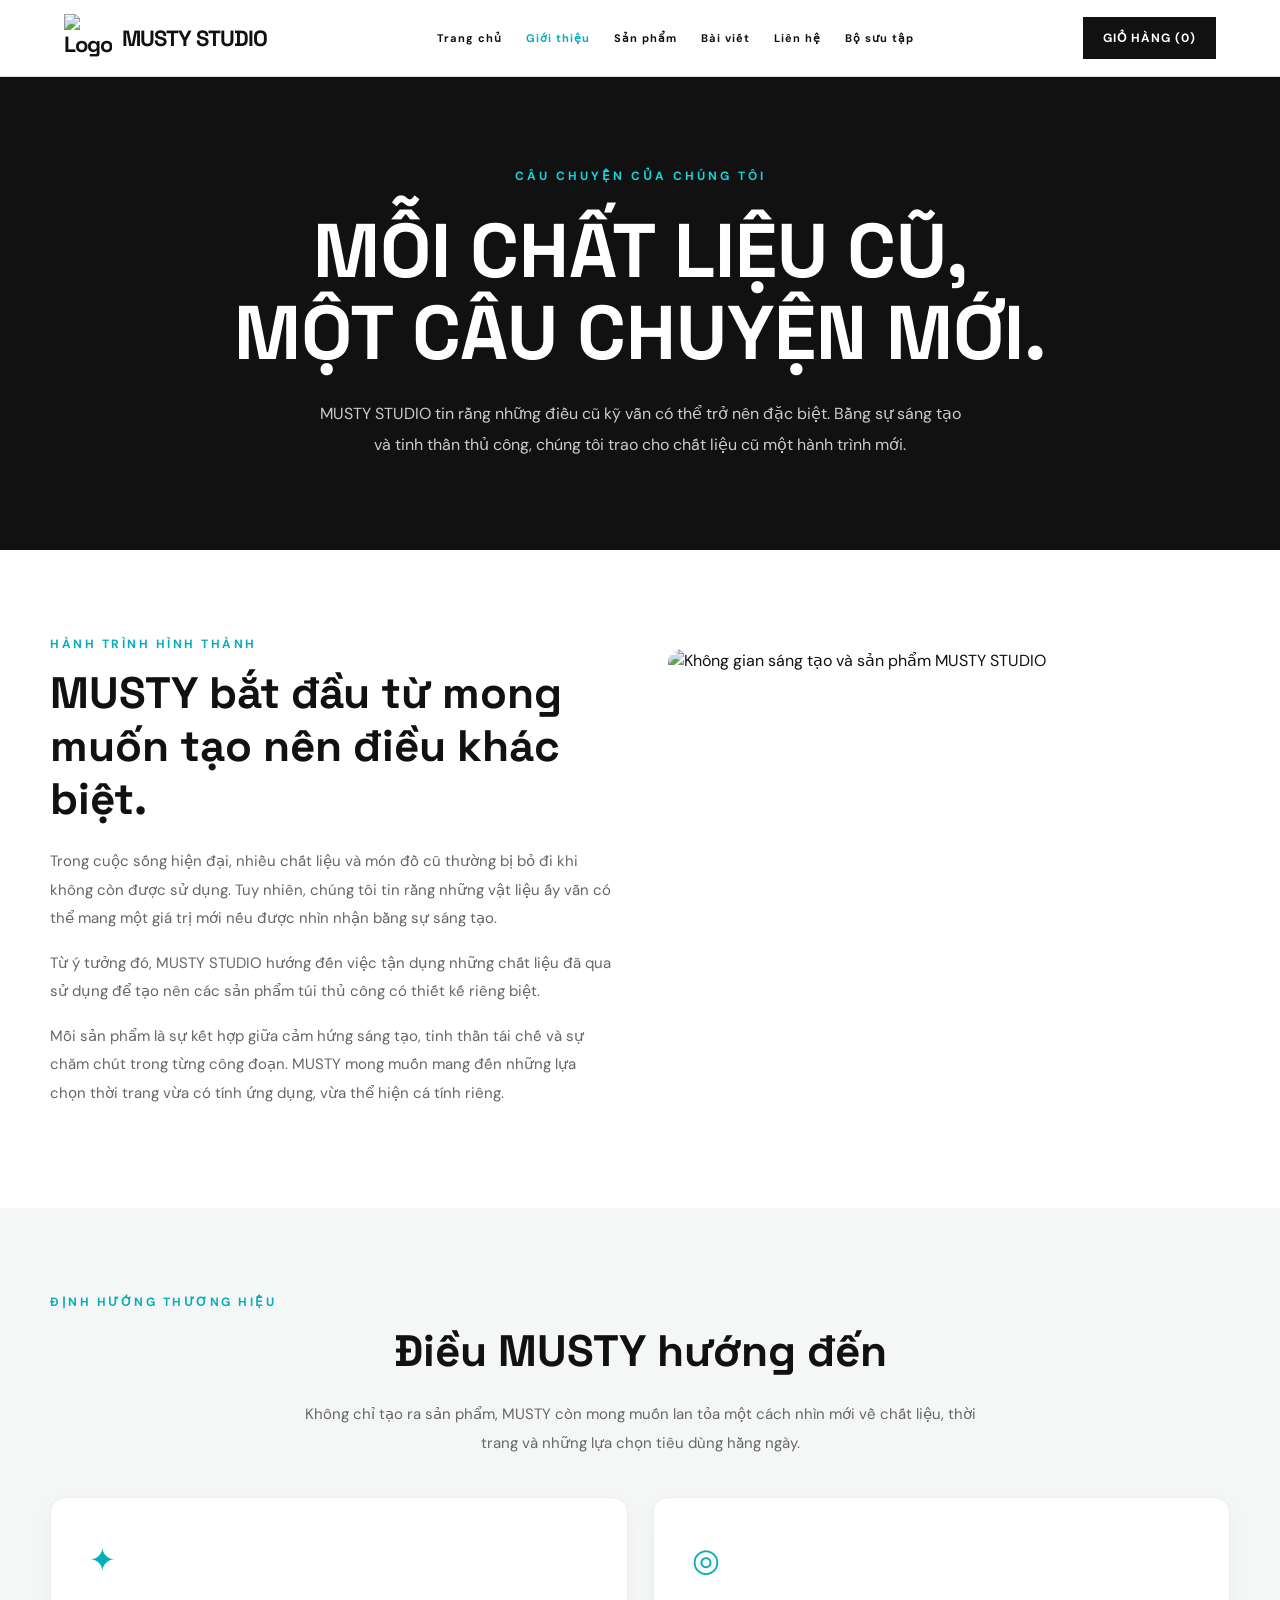
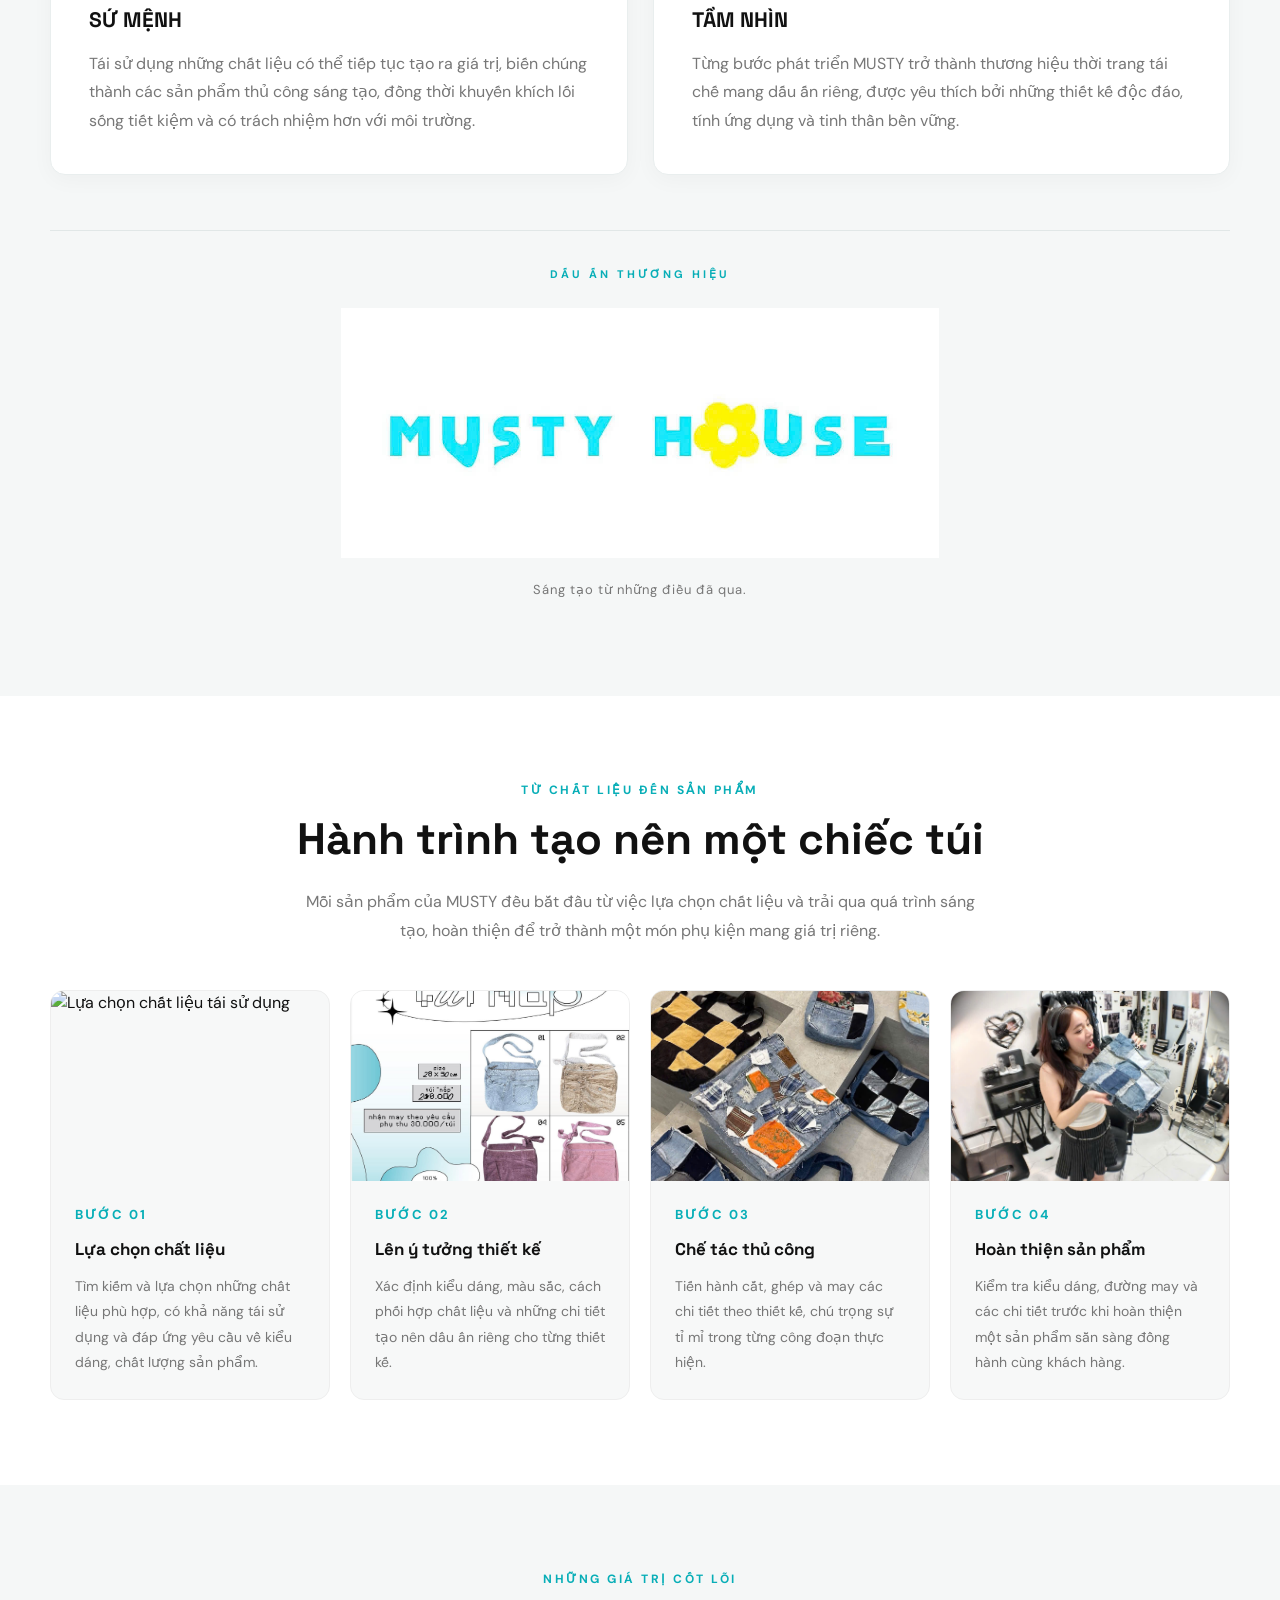
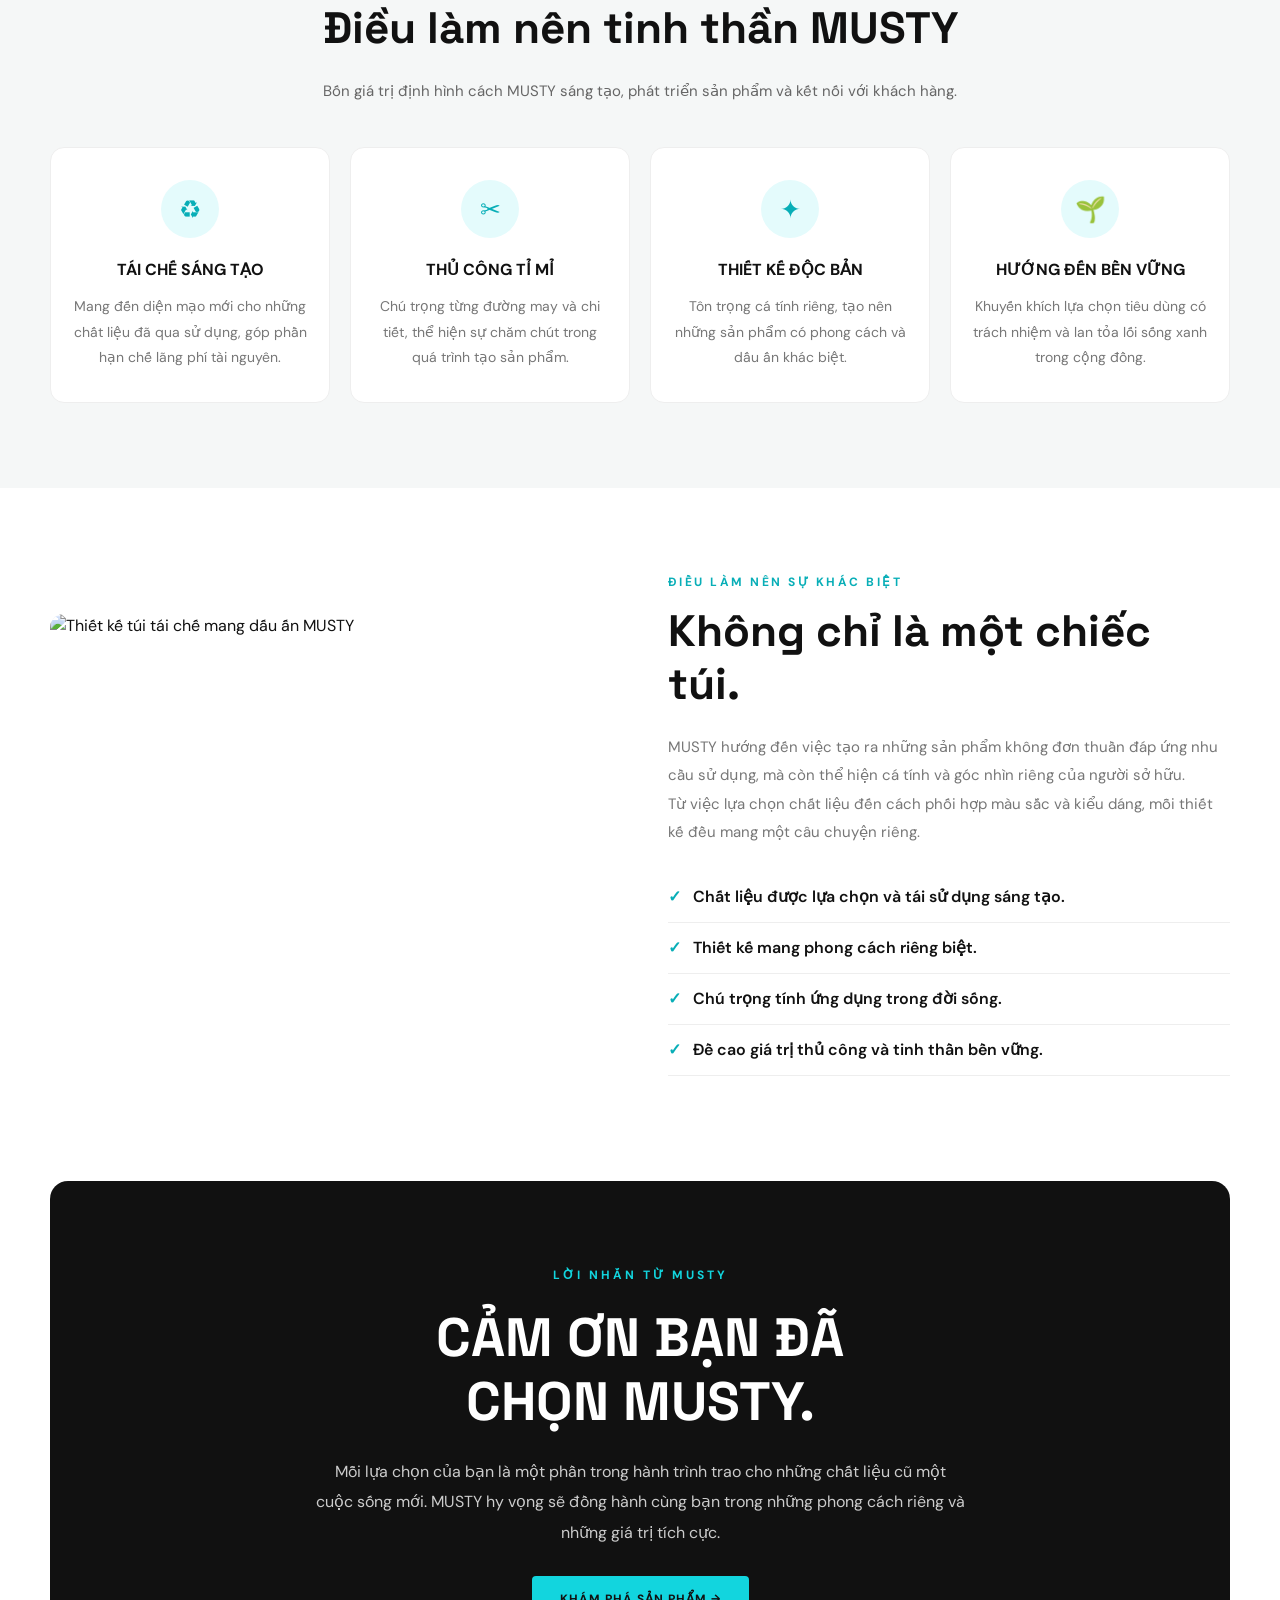
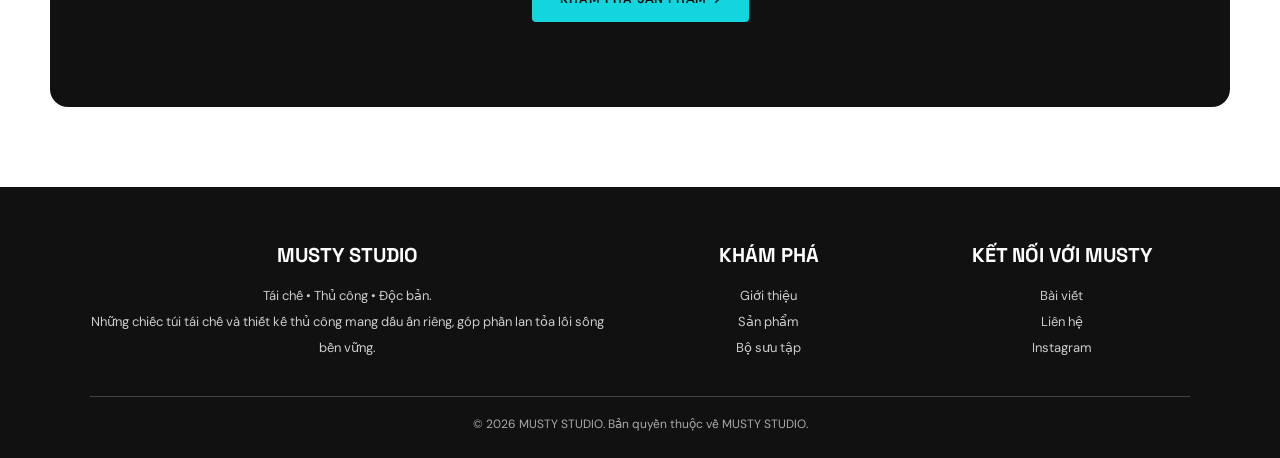
==== about.html @ 8cb05686 "Update about.html" ====
<!doctype html>
<html lang="vi">

<head>
<meta charset="utf-8">
<meta name="viewport" content="width=device-width, initial-scale=1">

<title>Giới thiệu | MUSTY STUDIO</title>

<meta name="description" content="Khám phá câu chuyện, sứ mệnh, tầm nhìn và hành trình sáng tạo những sản phẩm tái chế thủ công của MUSTY STUDIO.">

<link rel="preconnect" href="https://fonts.googleapis.com">
<link rel="preconnect" href="https://fonts.gstatic.com" crossorigin>

<link href="https://fonts.googleapis.com/css2?family=DM+Sans:wght@400;500;600;700&family=Space+Grotesk:wght@400;500;600;700&display=swap" rel="stylesheet">

<link rel="stylesheet" href="style.css">

<style>

/* BỐ CỤC RIÊNG TRANG GIỚI THIỆU */

.about-hero {
    min-height: 430px;
    padding: 90px 24px;
    background: #111;
    color: white;
    display: flex;
    flex-direction: column;
    justify-content: center;
    align-items: center;
    text-align: center;
}

.about-hero .eyebrow {
    color: #12d5de;
    letter-spacing: 3px;
    font-size: 12px;
    font-weight: 700;
}

.about-hero h1 {
    max-width: 900px;
    margin: 25px auto;
    font-family: "Space Grotesk", sans-serif;
    font-size: clamp(38px, 7vw, 76px);
    line-height: 1.08;
    color: white;
}

.about-hero p {
    max-width: 650px;
    margin: 0 auto;
    color: #ccc;
    line-height: 1.9;
    font-size: 16px;
}

.about-section {
    padding: 85px 24px;
}

.about-container {
    max-width: 1180px;
    margin: auto;
}

.about-eyebrow {
    color: #08aeb7;
    font-size: 12px;
    font-weight: 700;
    letter-spacing: 2.5px;
    margin-bottom: 14px;
}

.about-story {
    display: grid;
    grid-template-columns: 1fr 1fr;
    gap: 55px;
    align-items: center;
}

.about-story h2,
.about-section h2 {
    font-family: "Space Grotesk", sans-serif;
    font-size: clamp(30px, 4vw, 44px);
    line-height: 1.2;
    margin: 0 0 22px;
}

.about-story p,
.about-description {
    color: #666;
    font-size: 15px;
    line-height: 1.9;
    margin-bottom: 16px;
}

.about-story img {
    width: 100%;
    height: 460px;
    object-fit: cover;
    border-radius: 14px;
}

.about-mission {
    background: #f5f7f7;
}

.about-mission-grid {
    display: grid;
    grid-template-columns: repeat(2, 1fr);
    gap: 25px;
    margin-top: 40px;
}

.mission-card {
    padding: 38px;
    background: white;
    border-radius: 15px;
    border: 1px solid #e9eeee;
    box-shadow: 0 5px 22px rgba(0,0,0,.035);
}

.mission-card .mission-icon {
    font-size: 32px;
    margin-bottom: 20px;
    color: #08aeb7;
}

.mission-card h3 {
    font-family: "Space Grotesk", sans-serif;
    font-size: 21px;
    margin: 0 0 14px;
}

.mission-card p {
    color: #777;
    line-height: 1.8;
    margin: 0;
}

/* LOGO MUSTY HOUSE */

.musty-logo-section {
    margin-top: 55px;
    padding: 35px 20px 10px;
    text-align: center;
    border-top: 1px solid #e1e7e7;
}

.musty-logo-label {
    color: #08aeb7;
    font-size: 11px;
    font-weight: 700;
    letter-spacing: 3px;
    margin: 0 0 25px;
}

.musty-house-logo {
    display: block;
    width: min(680px, 90%);
    height: auto;
    max-height: 250px;
    object-fit: contain;
    margin: 0 auto;
}

.musty-logo-caption {
    margin: 20px 0 0;
    color: #777;
    font-size: 13px;
    letter-spacing: 1px;
    line-height: 1.8;
}

/* QUY TRÌNH */

.process-section {
    text-align: center;
}

.process-intro {
    max-width: 700px;
    margin: 0 auto 45px;
    color: #777;
    line-height: 1.8;
}

.process-grid {
    display: grid;
    grid-template-columns: repeat(4, 1fr);
    gap: 20px;
    text-align: left;
}

.process-card {
    background: #f7f8f8;
    border-radius: 14px;
    overflow: hidden;
    border: 1px solid #eee;
}

.process-card img {
    width: 100%;
    height: 190px;
    object-fit: cover;
    display: block;
}

.process-content {
    padding: 24px;
}

.process-number {
    color: #08aeb7;
    font-size: 13px;
    font-weight: 700;
    letter-spacing: 2px;
}

.process-content h3 {
    font-family: "Space Grotesk", sans-serif;
    font-size: 17px;
    margin: 12px 0;
}

.process-content p {
    color: #777;
    font-size: 14px;
    line-height: 1.8;
    margin: 0;
}

/* GIÁ TRỊ THƯƠNG HIỆU */

.values-section {
    background: #f5f7f7;
    text-align: center;
}

.values-grid {
    display: grid;
    grid-template-columns: repeat(4, 1fr);
    gap: 20px;
    margin-top: 42px;
}

.value-card {
    background: white;
    border: 1px solid #eee;
    padding: 32px 22px;
    border-radius: 14px;
    transition: .3s ease;
}

.value-card:hover {
    transform: translateY(-7px);
    border-color: #12d5de;
    box-shadow: 0 10px 25px rgba(0,0,0,.06);
}

.value-icon {
    width: 58px;
    height: 58px;
    margin: 0 auto 20px;
    border-radius: 50%;
    background: #e4fbfc;
    color: #08aeb7;
    display: flex;
    align-items: center;
    justify-content: center;
    font-size: 25px;
}

.value-card h3 {
    font-size: 16px;
    margin: 0 0 12px;
}

.value-card p {
    color: #777;
    font-size: 14px;
    line-height: 1.8;
    margin: 0;
}

/* ĐIỂM KHÁC BIỆT */

.about-difference {
    display: grid;
    grid-template-columns: 1fr 1fr;
    gap: 55px;
    align-items: center;
}

.about-difference img {
    width: 100%;
    height: 420px;
    object-fit: cover;
    border-radius: 14px;
}

.about-difference p {
    color: #777;
    line-height: 1.9;
    font-size: 15px;
}

.difference-list {
    list-style: none;
    padding: 0;
    margin: 25px 0 0;
}

.difference-list li {
    padding: 13px 0;
    border-bottom: 1px solid #eee;
    font-weight: 600;
}

.difference-list li::before {
    content: "✓";
    color: #08aeb7;
    font-weight: bold;
    margin-right: 12px;
}

/* LỜI NHẮN CUỐI */

.about-ending {
    max-width: 1180px;
    margin: 20px auto 80px;
    padding: 85px 25px;
    background: #111;
    color: white;
    border-radius: 18px;
    text-align: center;
}

.about-ending .eyebrow {
    color: #12d5de;
    font-size: 12px;
    font-weight: 700;
    letter-spacing: 3px;
}

.about-ending h2 {
    color: white;
    font-family: "Space Grotesk", sans-serif;
    font-size: clamp(32px, 5vw, 54px);
    line-height: 1.2;
    margin: 22px auto;
}

.about-ending p {
    max-width: 650px;
    margin: 0 auto 28px;
    color: #ccc;
    line-height: 1.9;
}

.about-ending .action-button {
    display: inline-block;
    background: #12d5de;
    color: #111;
    padding: 15px 28px;
    border-radius: 4px;
    font-weight: 700;
    text-decoration: none;
}

/* RESPONSIVE */

@media (max-width: 900px) {
    .about-story,
    .about-difference {
        grid-template-columns: 1fr;
        gap: 30px;
    }

    .process-grid,
    .values-grid {
        grid-template-columns: repeat(2, 1fr);
    }

    .about-story img {
        height: 380px;
    }
}

@media (max-width: 600px) {
    .about-section {
        padding: 60px 18px;
    }

    .about-mission-grid,
    .process-grid,
    .values-grid {
        grid-template-columns: 1fr;
    }

    .mission-card {
        padding: 27px;
    }

    .process-card img {
        height: 220px;
    }

    .about-ending {
        margin: 10px 14px 45px;
        padding: 60px 20px;
    }

    .about-difference img {
        height: 300px;
    }

    .musty-logo-section {
        margin-top: 40px;
        padding: 30px 10px 5px;
    }

    .musty-house-logo {
        width: 100%;
    }
}

</style>

</head>

<body>

<!-- THANH ĐIỀU HƯỚNG -->
<header class="site-header">

 <div class="header-inner">

  <a class="brand" href="index.html">
   <img src="images/musty-hero.jpg" alt="Logo MUSTY STUDIO">
   MUSTY STUDIO
  </a>

  <button class="menu-toggle" type="button" aria-label="Mở menu" aria-expanded="false">☰</button>

  <nav aria-label="Điều hướng chính">
   <a href="index.html">Trang chủ</a>
   <a href="about.html" aria-current="page">Giới thiệu</a>
   <a href="products.html">Sản phẩm</a>
   <a href="blog.html">Bài viết</a>
   <a href="contact.html">Liên hệ</a>
   <a href="collections.html">Bộ sưu tập</a>
  </nav>

  <button class="action-button cart-open" type="button">
   GIỎ HÀNG (<span class="cart-count">0</span>)
  </button>

 </div>

</header>


<main>

<!-- BANNER GIỚI THIỆU -->
<section class="about-hero">

 <div class="eyebrow">CÂU CHUYỆN CỦA CHÚNG TÔI</div>

 <h1>
  MỖI CHẤT LIỆU CŨ,<br>
  MỘT CÂU CHUYỆN MỚI.
 </h1>

 <p>
  MUSTY STUDIO tin rằng những điều cũ kỹ vẫn có thể
  trở nên đặc biệt. Bằng sự sáng tạo và tinh thần thủ công,
  chúng tôi trao cho chất liệu cũ một hành trình mới.
 </p>

</section>


<!-- CÂU CHUYỆN THƯƠNG HIỆU -->
<section class="about-section">

 <div class="about-container about-story">

  <div>

   <div class="about-eyebrow">HÀNH TRÌNH HÌNH THÀNH</div>

   <h2>
    MUSTY bắt đầu từ mong muốn tạo nên điều khác biệt.
   </h2>

   <p>
    Trong cuộc sống hiện đại, nhiều chất liệu và món đồ cũ
    thường bị bỏ đi khi không còn được sử dụng.
    Tuy nhiên, chúng tôi tin rằng những vật liệu ấy vẫn
    có thể mang một giá trị mới nếu được nhìn nhận bằng
    sự sáng tạo.
   </p>

   <p>
    Từ ý tưởng đó, MUSTY STUDIO hướng đến việc tận dụng
    những chất liệu đã qua sử dụng để tạo nên các sản phẩm
    túi thủ công có thiết kế riêng biệt.
   </p>

   <p>
    Mỗi sản phẩm là sự kết hợp giữa cảm hứng sáng tạo,
    tinh thần tái chế và sự chăm chút trong từng công đoạn.
    MUSTY mong muốn mang đến những lựa chọn thời trang
    vừa có tính ứng dụng, vừa thể hiện cá tính riêng.
   </p>

  </div>

  <img
   src="images/musty-hero.jpg"
   alt="Không gian sáng tạo và sản phẩm MUSTY STUDIO">

 </div>

</section>


<!-- SỨ MỆNH VÀ TẦM NHÌN -->
<section class="about-section about-mission">

 <div class="about-container">

  <div class="about-eyebrow">ĐỊNH HƯỚNG THƯƠNG HIỆU</div>

  <h2 style="text-align:center">
   Điều MUSTY hướng đến
  </h2>

  <p class="about-description" style="text-align:center;max-width:700px;margin:0 auto">
   Không chỉ tạo ra sản phẩm, MUSTY còn mong muốn
   lan tỏa một cách nhìn mới về chất liệu, thời trang
   và những lựa chọn tiêu dùng hằng ngày.
  </p>

  <div class="about-mission-grid">

   <article class="mission-card">

    <div class="mission-icon">✦</div>

    <h3>SỨ MỆNH</h3>

    <p>
     Tái sử dụng những chất liệu có thể tiếp tục tạo ra giá trị,
     biến chúng thành các sản phẩm thủ công sáng tạo,
     đồng thời khuyến khích lối sống tiết kiệm và có trách nhiệm
     hơn với môi trường.
    </p>

   </article>

   <article class="mission-card">

    <div class="mission-icon">◎</div>

    <h3>TẦM NHÌN</h3>

    <p>
     Từng bước phát triển MUSTY trở thành thương hiệu
     thời trang tái chế mang dấu ấn riêng,
     được yêu thích bởi những thiết kế độc đáo,
     tính ứng dụng và tinh thần bền vững.
    </p>

   </article>

  </div>

  <!-- LOGO MUSTY HOUSE: ĐẶT NGAY DƯỚI SỨ MỆNH VÀ TẦM NHÌN -->
  <div class="musty-logo-section">

   <p class="musty-logo-label">DẤU ẤN THƯƠNG HIỆU</p>

   <img
    src="images/newbanner.jpg"
    alt="Logo MUSTY HOUSE"
    class="musty-house-logo"
   >

   <p class="musty-logo-caption">
    Sáng tạo từ những điều đã qua.
   </p>

  </div>

 </div>

</section>


<!-- QUY TRÌNH SẢN XUẤT -->
<section class="about-section process-section">

 <div class="about-container">

  <div class="about-eyebrow">TỪ CHẤT LIỆU ĐẾN SẢN PHẨM</div>

  <h2>Hành trình tạo nên một chiếc túi</h2>

  <p class="process-intro">
   Mỗi sản phẩm của MUSTY đều bắt đầu từ việc lựa chọn
   chất liệu và trải qua quá trình sáng tạo, hoàn thiện
   để trở thành một món phụ kiện mang giá trị riêng.
  </p>

  <div class="process-grid">

   <article class="process-card">

    <img src="images/luachonchatlieu.jpg" alt="Lựa chọn chất liệu tái sử dụng">

    <div class="process-content">

     <div class="process-number">BƯỚC 01</div>

     <h3>Lựa chọn chất liệu</h3>

     <p>
      Tìm kiếm và lựa chọn những chất liệu phù hợp,
      có khả năng tái sử dụng và đáp ứng yêu cầu
      về kiểu dáng, chất lượng sản phẩm.
     </p>

    </div>

   </article>


   <article class="process-card">

    <img src="images/bst06.jpg" alt="Lên ý tưởng thiết kế túi">

    <div class="process-content">

     <div class="process-number">BƯỚC 02</div>

     <h3>Lên ý tưởng thiết kế</h3>

     <p>
      Xác định kiểu dáng, màu sắc, cách phối hợp
      chất liệu và những chi tiết tạo nên dấu ấn
      riêng cho từng thiết kế.
     </p>

    </div>

   </article>


   <article class="process-card">

    <img src="images/manhghep02.jpg" alt="Chế tác sản phẩm thủ công">

    <div class="process-content">

     <div class="process-number">BƯỚC 03</div>

     <h3>Chế tác thủ công</h3>

     <p>
      Tiến hành cắt, ghép và may các chi tiết
      theo thiết kế, chú trọng sự tỉ mỉ
      trong từng công đoạn thực hiện.
     </p>

    </div>

   </article>


   <article class="process-card">

    <img src="images/gioihan01.jpg" alt="Sản phẩm túi MUSTY sau hoàn thiện">

    <div class="process-content">

     <div class="process-number">BƯỚC 04</div>

     <h3>Hoàn thiện sản phẩm</h3>

     <p>
      Kiểm tra kiểu dáng, đường may và các chi tiết
      trước khi hoàn thiện một sản phẩm
      sẵn sàng đồng hành cùng khách hàng.
     </p>

    </div>

   </article>

  </div>

 </div>

</section>


<!-- GIÁ TRỊ THƯƠNG HIỆU -->
<section class="about-section values-section">

 <div class="about-container">

  <div class="about-eyebrow">NHỮNG GIÁ TRỊ CỐT LÕI</div>

  <h2>Điều làm nên tinh thần MUSTY</h2>

  <p class="about-description" style="max-width:700px;margin:0 auto">
   Bốn giá trị định hình cách MUSTY sáng tạo,
   phát triển sản phẩm và kết nối với khách hàng.
  </p>

  <div class="values-grid">

   <article class="value-card">

    <div class="value-icon">♻</div>

    <h3>TÁI CHẾ SÁNG TẠO</h3>

    <p>
     Mang đến diện mạo mới cho những chất liệu đã qua sử dụng,
     góp phần hạn chế lãng phí tài nguyên.
    </p>

   </article>


   <article class="value-card">

    <div class="value-icon">✂</div>

    <h3>THỦ CÔNG TỈ MỈ</h3>

    <p>
     Chú trọng từng đường may và chi tiết,
     thể hiện sự chăm chút trong quá trình tạo sản phẩm.
    </p>

   </article>


   <article class="value-card">

    <div class="value-icon">✦</div>

    <h3>THIẾT KẾ ĐỘC BẢN</h3>

    <p>
     Tôn trọng cá tính riêng, tạo nên những sản phẩm
     có phong cách và dấu ấn khác biệt.
    </p>

   </article>


   <article class="value-card">

    <div class="value-icon">🌱</div>

    <h3>HƯỚNG ĐẾN BỀN VỮNG</h3>

    <p>
     Khuyến khích lựa chọn tiêu dùng có trách nhiệm
     và lan tỏa lối sống xanh trong cộng đồng.
    </p>

   </article>

  </div>

 </div>

</section>


<!-- ĐIỂM KHÁC BIỆT -->
<section class="about-section">

 <div class="about-container about-difference">

  <img
   src="images/product3.jpg"
   alt="Thiết kế túi tái chế mang dấu ấn MUSTY">

  <div>

   <div class="about-eyebrow">ĐIỀU LÀM NÊN SỰ KHÁC BIỆT</div>

   <h2>
    Không chỉ là một chiếc túi.
   </h2>

   <p>
    MUSTY hướng đến việc tạo ra những sản phẩm
    không đơn thuần đáp ứng nhu cầu sử dụng,
    mà còn thể hiện cá tính và góc nhìn riêng
    của người sở hữu.
   </p>

   <p>
    Từ việc lựa chọn chất liệu đến cách phối hợp
    màu sắc và kiểu dáng, mỗi thiết kế đều mang
    một câu chuyện riêng.
   </p>

   <ul class="difference-list">

    <li>Chất liệu được lựa chọn và tái sử dụng sáng tạo.</li>

    <li>Thiết kế mang phong cách riêng biệt.</li>

    <li>Chú trọng tính ứng dụng trong đời sống.</li>

    <li>Đề cao giá trị thủ công và tinh thần bền vững.</li>

   </ul>

  </div>

 </div>

</section>


<!-- LỜI NHẮN KHÁCH HÀNG -->
<section class="about-ending">

 <div class="eyebrow">LỜI NHẮN TỪ MUSTY</div>

 <h2>
  CẢM ƠN BẠN ĐÃ<br>
  CHỌN MUSTY.
 </h2>

 <p>
  Mỗi lựa chọn của bạn là một phần trong hành trình
  trao cho những chất liệu cũ một cuộc sống mới.
  MUSTY hy vọng sẽ đồng hành cùng bạn
  trong những phong cách riêng và những giá trị tích cực.
 </p>

 <a class="action-button" href="products.html">
  KHÁM PHÁ SẢN PHẨM →
 </a>

</section>

</main>


<!-- CHÂN TRANG -->
<footer class="site-footer">

 <div class="footer-columns">

  <div>

   <h3>MUSTY STUDIO</h3>

   <p>
    Tái chế • Thủ công • Độc bản.<br>
    Những chiếc túi tái chế và thiết kế thủ công
    mang dấu ấn riêng, góp phần lan tỏa lối sống bền vững.
   </p>

  </div>


  <div>

   <h3>KHÁM PHÁ</h3>

   <a href="about.html">Giới thiệu</a>

   <a href="products.html">Sản phẩm</a>

   <a href="collections.html">Bộ sưu tập</a>

  </div>


  <div>

   <h3>KẾT NỐI VỚI MUSTY</h3>

   <a href="blog.html">Bài viết</a>

   <a href="contact.html">Liên hệ</a>

   <a href="https://www.instagram.com/musty_stu/"
    target="_blank" rel="noopener">
    Instagram
   </a>

  </div>

 </div>


 <div class="footer-bottom">

  © <span class="current-year"></span>
  MUSTY STUDIO. Bản quyền thuộc về MUSTY STUDIO.

 </div>

</footer>


<!-- GIỎ HÀNG -->
<div class="cart-drawer" aria-hidden="true">

 <aside class="cart-panel" aria-label="Giỏ hàng">

  <div class="cart-head">

   <h2>GIỎ HÀNG CỦA BẠN</h2>

   <button class="cart-close" type="button" aria-label="Đóng giỏ hàng">
    ✕
   </button>

  </div>

  <div class="cart-items">
   <p>Giỏ hàng của bạn hiện đang trống.</p>
  </div>

  <div class="cart-total-line">

   <span>Tổng cộng</span>

   <span class="cart-total">0₫</span>

  </div>

  <a class="action-button checkout-link" href="contact.html">
   LIÊN HỆ ĐẶT HÀNG
  </a>

 </aside>

</div>


<script src="script.js"></script>

</body>
</html>
---- style.css ----
/* =====================================================
   MUSTY STUDIO
   Recycled • Handmade • Independent
   ===================================================== */

:root {
    --musty: #12d5de;
    --musty-dark: #08aeb7;
    --black: #111111;
    --white: #ffffff;
    --light: #f4f5f5;
    --gray: #777777;
    --border: #dddddd;
    --dark-gray: #202020;
}

* {
    margin: 0;
    padding: 0;
    box-sizing: border-box;
}

html {
    scroll-behavior: smooth;
}

body {
    font-family: "DM Sans", sans-serif;
    background: var(--white);
    color: var(--black);
    line-height: 1.5;
}

a {
    color: inherit;
    text-decoration: none;
}

button {
    font-family: inherit;
    cursor: pointer;
}

img {
    max-width: 100%;
    display: block;
}

/* HEADER */

.header {
    position: sticky;
    top: 0;
    z-index: 1000;
    width: 100%;
    height: 76px;
    display: flex;
    align-items: center;
    justify-content: space-between;
    padding: 0 5%;
    background: rgba(255, 255, 255, 0.96);
    border-bottom: 1px solid #eeeeee;
    backdrop-filter: blur(12px);
}

.logo {
    font-family: "Space Grotesk", sans-serif;
    font-size: 27px;
    font-weight: 700;
    letter-spacing: -1.5px;
}

.logo span {
    color: var(--musty);
}

.logo {
    display: flex;
    align-items: center;
    height: 76px;
}

.logo img {
    width: 55px;
    height: 55px;
    object-fit: contain;
    display: block;
}

.nav {
    display: flex;
    align-items: center;
    gap: 35px;
}

.nav a {
    font-size: 13px;
    font-weight: 600;
    letter-spacing: 1px;
    transition: 0.25s ease;
}

.nav a:hover {
    color: var(--musty-dark);
}

.header-actions {
    display: flex;
    align-items: center;
    gap: 10px;
}

.search-btn,
.cart-btn,
.menu-btn {
    border: none;
    background: transparent;
    width: 40px;
    height: 40px;
    display: flex;
    align-items: center;
    justify-content: center;
    font-size: 17px;
    border-radius: 50%;
    transition: 0.25s ease;
}

.search-btn:hover,
.cart-btn:hover,
.menu-btn:hover {
    background: var(--light);
}

.cart-btn {
    position: relative;
}

#cart-count {
    position: absolute;
    top: -2px;
    right: -2px;
    min-width: 17px;
    height: 17px;
    display: flex;
    align-items: center;
    justify-content: center;
    background: var(--musty);
    color: var(--black);
    border-radius: 50%;
    font-size: 10px;
    font-weight: 700;
}

.menu-btn {
    display: none;
}

/* SEARCH */

.search-box {
    display: none;
    padding: 15px 5%;
    background: var(--black);
}

.search-box.active {
    display: block;
}

.search-box input {
    width: 100%;
    padding: 14px 18px;
    border: none;
    outline: none;
    font-size: 15px;
}

/* HERO */

.hero {
    min-height: calc(100vh - 76px);
    display: grid;
    grid-template-columns: 1fr 1fr;
    overflow: hidden;
    background: var(--musty);
}

.hero-content {
    display: flex;
    flex-direction: column;
    justify-content: center;
    padding: 8%;
    position: relative;
    z-index: 2;
}

.small-title,
.section-label {
    font-size: 12px;
    font-weight: 700;
    letter-spacing: 2px;
    text-transform: uppercase;
}

.hero h1 {
    margin: 22px 0;
    font-family: "Space Grotesk", sans-serif;
    font-size: clamp(58px, 8vw, 120px);
    line-height: 0.86;
    letter-spacing: -6px;
}

.hero h1 span {
    color: var(--white);
}

.hero-description {
    max-width: 420px;
    margin-bottom: 35px;
    font-size: 16px;
    line-height: 1.7;
}

.main-button {
    width: fit-content;
    padding: 15px 25px;
    background: var(--black);
    color: var(--white);
    font-size: 12px;
    font-weight: 700;
    letter-spacing: 1px;
    transition: 0.3s ease;
}

.main-button:hover {
    transform: translateY(-3px);
    background: var(--white);
    color: var(--black);
}

.hero-shape {
    min-height: 100%;
    display: flex;
    align-items: center;
    justify-content: center;
    background: var(--black);
    position: relative;
    overflow: hidden;
}

.hero-circle {
    width: min(55vw, 520px);
    height: min(55vw, 520px);
    border-radius: 50%;
    display: flex;
    align-items: center;
    justify-content: center;
    background: var(--musty);
    color: var(--black);
    font-family: "Space Grotesk", sans-serif;
    font-size: 80px;
    font-weight: 700;
    transform: rotate(-12deg);
    box-shadow:
        20px 20px 0 var(--white),
        -20px -20px 0 rgba(18, 213, 222, 0.25);
}

/* INTRO */

.intro {
    padding: 130px 8%;
    text-align: center;
}

.intro .section-label {
    color: var(--musty-dark);
}

.intro h2 {
    margin: 25px auto;
    max-width: 900px;
    font-family: "Space Grotesk", sans-serif;
    font-size: clamp(40px, 6vw, 78px);
    line-height: 0.95;
    letter-spacing: -4px;
}

.intro > p:last-child {
    max-width: 650px;
    margin: auto;
    color: var(--gray);
    font-size: 16px;
    line-height: 1.8;
}
/* SHOP */

.shop {
    padding: 100px 5%;
    background: var(--light);
}

.section-heading {
    display: flex;
    align-items: end;
    justify-content: space-between;
    margin-bottom: 55px;
}

.section-heading h2 {
    margin-top: 10px;
    font-family: "Space Grotesk", sans-serif;
    font-size: clamp(40px, 6vw, 70px);
    line-height: 0.95;
    letter-spacing: -3px;
}

.section-heading > p {
    max-width: 260px;
    color: var(--gray);
    font-size: 14px;
}

.products {
    display: grid;
    grid-template-columns: repeat(4, 1fr);
    gap: 20px;
}

.product {
    min-width: 0;
}

.product-image {
    position: relative;
    overflow: hidden;
    aspect-ratio: 0.82;
    background: #e7e7e7;
}

.product-tag {
    position: absolute;
    top: 12px;
    left: 12px;
    z-index: 2;
    padding: 7px 10px;
    background: var(--musty);
    font-size: 9px;
    font-weight: 700;
    letter-spacing: 1px;
}

.placeholder-image {
    width: 100%;
    height: 100%;
    display: flex;
    align-items: center;
    justify-content: center;
    background: radial-gradient(
        circle at 50% 40%,
        #ffffff 0%,
        #dddddd 45%,
        #c9c9c9 100%
    );
    color: var(--black);
    font-family: "Space Grotesk", sans-serif;
    font-size: 38px;
    font-weight: 700;
    transition: 0.4s ease;
}

.placeholder-image.blue {
    background: radial-gradient(
        circle,
        var(--musty) 0%,
        #82e9ed 40%,
        #d8ffff 100%
    );
}

.placeholder-image.colorful {
    background: linear-gradient(
        135deg,
        var(--musty),
        #ffffff 40%,
        #f1d66b 65%,
        #ef6d6d
    );
}

.placeholder-image.dark {
    background: radial-gradient(
        circle,
        #444444,
        #111111 70%
    );
    color: var(--white);
}

.product:hover .placeholder-image {
    transform: scale(1.04);
}

.product-info {
    padding-top: 18px;
}

.product-info h3 {
    font-family: "Space Grotesk", sans-serif;
    font-size: 17px;
    font-weight: 600;
}

.product-info p {
    margin: 5px 0 10px;
    color: var(--gray);
    font-size: 12px;
}

.product-info strong {
    display: block;
    margin-bottom: 15px;
    font-size: 14px;
}

.product-info button {
    border: none;
    padding: 10px 0;
    background: transparent;
    border-bottom: 1px solid var(--black);
    font-size: 11px;
    font-weight: 700;
    letter-spacing: 1px;
    transition: 0.25s ease;
}

.product-info button:hover {
    color: var(--musty-dark);
    border-color: var(--musty-dark);
}

/* COLLECTION */

.collection {
    min-height: 700px;
    display: grid;
    grid-template-columns: 1fr 1fr;
    background: var(--black);
    color: var(--white);
}

.collection-content {
    display: flex;
    flex-direction: column;
    justify-content: center;
    padding: 10%;
}

.collection-content .section-label {
    color: var(--musty);
}

.collection-content h2 {
    margin: 25px 0;
    font-family: "Space Grotesk", sans-serif;
    font-size: clamp(50px, 7vw, 90px);
    line-height: 0.87;
    letter-spacing: -5px;
}

.collection-content h2 span {
    color: var(--musty);
}

.collection-content > p:not(.section-label) {
    max-width: 500px;
    margin-bottom: 35px;
    color: #bbbbbb;
    line-height: 1.8;
}

.outline-button {
    width: fit-content;
    padding: 14px 22px;
    border: 1px solid var(--white);
    font-size: 11px;
    font-weight: 700;
    letter-spacing: 1px;
    transition: 0.3s ease;
}

.outline-button:hover {
    background: var(--musty);
    border-color: var(--musty);
    color: var(--black);
}

.collection-art {
    position: relative;
    display: flex;
    align-items: center;
    justify-content: center;
    overflow: hidden;
    background: var(--musty);
}

.art-circle {
    width: 65%;
    aspect-ratio: 1;
    border-radius: 50%;
    border: 50px solid var(--black);
    box-shadow:
        0 0 0 25px var(--white),
        0 0 0 50px var(--black);
    transform: rotate(15deg);
}

.art-text {
    position: absolute;
    font-family: "Space Grotesk", sans-serif;
    font-size: clamp(50px, 8vw, 100px);
    font-weight: 700;
    letter-spacing: -5px;
    transform: rotate(-15deg);
}

/* ABOUT */

.about {
    padding: 130px 8%;
    display: grid;
    grid-template-columns: 1fr 1fr;
    gap: 10%;
}

.about-title h2 {
    margin-top: 20px;
    font-family: "Space Grotesk", sans-serif;
    font-size: clamp(50px, 7vw, 90px);
    line-height: 0.87;
    letter-spacing: -5px;
}

.about-title .section-label {
    color: var(--musty-dark);
}

.about-text {
    padding-top: 45px;
}

.about-text p {
    margin-bottom: 28px;
    color: #555555;
    font-size: 17px;
    line-height: 1.8;
}

/* INSTAGRAM */

.instagram {
    padding: 100px 5%;
    background: var(--light);
}

.instagram-link {
    padding-bottom: 5px;
    border-bottom: 1px solid var(--black);
    font-size: 12px;
    font-weight: 700;
    letter-spacing: 1px;
}

.instagram-grid {
    display: grid;
    grid-template-columns: repeat(4, 1fr);
    gap: 12px;
}

.ig-box {
    aspect-ratio: 1;
    display: flex;
    align-items: center;
    justify-content: center;
    background: radial-gradient(circle, white, #cccccc);
    font-family: "Space Grotesk", sans-serif;
    font-size: 40px;
    font-weight: 700;
    transition: 0.3s ease;
}

.ig-box.blue {
    background: var(--musty);
}

.ig-box.colorful {
    background: linear-gradient(
        135deg,
        #f4df6d,
        var(--musty),
        #e87474
    );
}

.ig-box.dark {
    background: var(--black);
    color: var(--white);
}

.ig-box:hover {
    transform: translateY(-6px);
}

/* CONTACT */

.contact {
    padding: 150px 8%;
    background: var(--musty);
    text-align: center;
}

.contact .section-label {
    margin-bottom: 20px;
}

.contact h2 {
    margin-bottom: 30px;
    font-family: "Space Grotesk", sans-serif;
    font-size: clamp(50px, 8vw, 100px);
    line-height: 0.86;
    letter-spacing: -5px;
}

.contact h2 span {
    color: var(--white);
}

.contact > p:not(.section-label) {
    max-width: 500px;
    margin: 0 auto 35px;
    font-size: 15px;
}

/* FOOTER */

footer {
    padding: 60px 5% 35px;
    background: var(--black);
    color: var(--white);
    text-align: center;
}

.footer-logo {
    font-family: "Space Grotesk", sans-serif;
    font-size: 42px;
    font-weight: 700;
}

.footer-logo span {
    color: var(--musty);
}

footer > p {
    margin-top: 8px;
    color: #888888;
    font-size: 11px;
    letter-spacing: 2px;
}

.footer-links {
    display: flex;
    justify-content: center;
    gap: 25px;
    margin: 30px 0;
}

.footer-links a {
    font-size: 12px;
    transition: 0.25s ease;
}

.footer-links a:hover {
    color: var(--musty);
}

footer .copyright {
    margin-top: 35px;
    color: #555555;
    font-size: 10px;
}

/* CART */

.cart-overlay {
    position: fixed;
    inset: 0;
    z-index: 2000;
    display: none;
    justify-content: flex-end;
    background: rgba(0, 0, 0, 0.55);
}

.cart-overlay.active {
    display: flex;
}

.cart {
    width: min(450px, 100%);
    height: 100%;
    padding: 35px;
    background: var(--white);
    overflow-y: auto;
}

.close-cart {
    float: right;
    border: none;
    background: transparent;
    font-size: 30px;
}

.cart h2 {
    margin: 35px 0;
    font-family: "Space Grotesk", sans-serif;
    font-size: 35px;
}

.empty-cart {
    padding: 30px 0;
    color: var(--gray);
    border-bottom: 1px solid var(--border);
}

.cart-item {
    display: flex;
    justify-content: space-between;
    gap: 20px;
    padding: 20px 0;
    border-bottom: 1px solid var(--border);
}

.cart-item h4 {
    margin-bottom: 5px;
}

.cart-item p {
    color: var(--gray);
    font-size: 13px;
}

.remove-item {
    border: none;
    background: transparent;
    color: #e04b4b;
    font-size: 12px;
}

.cart-total {
    display: flex;
    justify-content: space-between;
    margin-top: 30px;
    padding: 20px 0;
    border-top: 2px solid var(--black);
}

.checkout {
    width: 100%;
    padding: 16px;
    border: none;
    background: var(--musty);
    color: var(--black);
    font-size: 12px;
    font-weight: 700;
    letter-spacing: 1px;
}
/* MOBILE */

@media (max-width: 900px) {
    .nav {
        display: none;
        position: absolute;
        top: 76px;
        left: 0;
        width: 100%;
        padding: 25px;
        flex-direction: column;
        align-items: flex-start;
        gap: 20px;
        background: var(--white);
        border-bottom: 1px solid var(--border);
    }

    .nav.active {
        display: flex;
    }

    .menu-btn {
        display: flex;
    }

    .hero {
        grid-template-columns: 1fr;
    }

    .hero-content {
        min-height: 600px;
    }

    .hero-shape {
        min-height: 500px;
    }

    .hero-circle {
        width: 330px;
        height: 330px;
        font-size: 55px;
    }

    .products {
        grid-template-columns: repeat(2, 1fr);
    }

    .collection {
        grid-template-columns: 1fr;
    }

    .collection-art {
        min-height: 500px;
    }

    .about {
        grid-template-columns: 1fr;
        gap: 30px;
    }

    .about-text {
        padding-top: 0;
    }

    .instagram-grid {
        grid-template-columns: repeat(2, 1fr);
    }
}

/* SMALL MOBILE */

@media (max-width: 550px) {
    .header {
        height: 68px;
        padding: 0 20px;
    }

    .nav {
        top: 68px;
    }

    .logo {
        font-size: 23px;
    }

    .hero {
        min-height: auto;
    }

    .hero-content {
        min-height: 560px;
        padding: 35px 25px;
    }

    .hero h1 {
        font-size: 62px;
        letter-spacing: -4px;
    }

    .hero-shape {
        min-height: 380px;
    }

    .hero-circle {
        width: 270px;
        height: 270px;
        font-size: 45px;
    }

    .intro,
    .about,
    .contact {
        padding: 90px 25px;
    }

    .shop,
    .instagram {
        padding: 80px 20px;
    }

    .section-heading {
        align-items: flex-start;
        flex-direction: column;
        gap: 20px;
    }

    .section-heading h2 {
        font-size: 48px;
    }

    .products {
        grid-template-columns: 1fr 1fr;
        gap: 12px;
    }

    .product-info h3 {
        font-size: 14px;
    }

    .product-info p {
        font-size: 10px;
    }

    .placeholder-image {
        font-size: 25px;
    }

    .collection-content {
        padding: 80px 25px;
    }

    .collection-content h2 {
        font-size: 58px;
    }

    .collection-art {
        min-height: 380px;
    }

    .art-circle {
        width: 55%;
        border-width: 30px;
    }

    .art-text {
        font-size: 55px;
    }

    .instagram-grid {
        gap: 7px;
    }

    .ig-box {
        font-size: 25px;
    }

    .contact h2 {
        font-size: 58px;
    }

    .footer-links {
        flex-wrap: wrap;
    }
}

.logo {
    display: flex;
    align-items: center;
    justify-content: flex-start;
    height: 60px;
}
/* =====================================================
   MUSTY STUDIO - MULTI PAGE ADDITIONS
   Giữ nguyên bảng màu và tinh thần thiết kế gốc.
   ===================================================== */

.page-hero {
    background: var(--musty);
    padding: 90px 7%;
    min-height: 300px;
    display: flex;
    flex-direction: column;
    justify-content: center;
}

.page-hero .eyebrow {
    font-size: 12px;
    letter-spacing: 3px;
    font-weight: 700;
    margin-bottom: 16px;
}

.page-hero h1 {
    font: 700 clamp(42px, 7vw, 82px)/.98 'Space Grotesk', sans-serif;
    text-transform: uppercase;
    max-width: 900px;
}

.page-hero p {
    max-width: 620px;
    line-height: 1.8;
    margin-top: 22px;
}

.content-section {
    padding: 75px 7%;
}

.content-section h2 {
    font: 700 clamp(30px, 4vw, 48px)/1.1 'Space Grotesk', sans-serif;
    text-transform: uppercase;
    margin-bottom: 22px;
}

.content-section p {
    line-height: 1.9;
    color: var(--gray);
    max-width: 780px;
}

.split-layout {
    display: grid;
    grid-template-columns: 1fr 1fr;
    gap: 55px;
    align-items: center;
}

.split-layout img,
.feature-image {
    width: 100%;
    display: block;
    object-fit: cover;
    max-height: 560px;
}

.info-grid,
.collection-grid,
.blog-grid {
    display: grid;
    grid-template-columns: repeat(3, minmax(0, 1fr));
    gap: 22px;
    margin-top: 35px;
}

.info-card {
    background: var(--light);
    padding: 28px;
    min-height: 170px;
}

.info-card h3 {
    font: 700 21px 'Space Grotesk', sans-serif;
    margin-bottom: 12px;
}

.info-card p {
    font-size: 14px;
}

.product-toolbar {
    display: flex;
    justify-content: space-between;
    align-items: center;
    gap: 16px;
    margin: 20px 0 30px;
    flex-wrap: wrap;
}

.product-toolbar input {
    border: 1px solid var(--border);
    padding: 13px 16px;
    min-width: min(100%, 300px);
    font: inherit;
}

.product-grid {
    display: grid;
    grid-template-columns: repeat(4, minmax(0, 1fr));
    gap: 22px;
}

.product-card {
    min-width: 0;
}

.product-card img {
    width: 100%;
    aspect-ratio: 4/5;
    object-fit: cover;
    background: var(--light);
    display: block;
}

.product-card h3 {
    font: 600 17px 'Space Grotesk', sans-serif;
    margin: 14px 0 7px;
}

.product-card .price {
    font-weight: 700;
    margin-bottom: 12px;
}

.action-button {
    display: inline-block;
    background: var(--black);
    color: var(--white);
    padding: 13px 20px;
    text-decoration: none;
    border: 0;
    cursor: pointer;
    font: 700 12px 'DM Sans', sans-serif;
    letter-spacing: 1px;
}

.action-button:hover {
    background: var(--musty-dark);
    color: white;
}

.collection-card {
    background: var(--black);
    color: white;
    min-height: 280px;
    padding: 28px;
    display: flex;
    flex-direction: column;
    justify-content: flex-end;
    position: relative;
    overflow: hidden;
}

.collection-card:nth-child(2) {
    background: var(--musty);
    color: var(--black);
}

.collection-card:nth-child(3) {
    background: var(--light);
    color: var(--black);
}

.collection-card h3 {
    font: 700 28px 'Space Grotesk', sans-serif;
    text-transform: uppercase;
}

.collection-card p {
    color: inherit;
    opacity: .8;
    font-size: 14px;
    margin-top: 8px;
}

.blog-card {
    background: var(--light);
    padding-bottom: 24px;
}

.blog-card img {
    width: 100%;
    aspect-ratio: 16/10;
    object-fit: cover;
    display: block;
}

.blog-card .blog-copy {
    padding: 22px;
}

.blog-card small {
    letter-spacing: 2px;
    font-weight: 700;
    font-size: 10px;
}

.blog-card h3 {
    font: 700 22px 'Space Grotesk', sans-serif;
    margin: 12px 0;
}

.blog-card p {
    font-size: 14px;
}

.contact-layout {
    display: grid;
    grid-template-columns: 1fr 1fr;
    gap: 50px;
}

.contact-form {
    display: grid;
    gap: 15px;
}

.contact-form input,
.contact-form textarea {
    width: 100%;
    padding: 14px;
    border: 1px solid var(--border);
    font: inherit;
    background: white;
}

.contact-form textarea {
    min-height: 150px;
    resize: vertical;
}

.site-notice {
    padding: 14px;
    background: var(--light);
    margin-top: 15px;
    font-size: 14px;
}

.site-footer {
    background: var(--black);
    color: white;
    padding: 55px 7% 25px;
}

.site-footer a {
    color: white;
    text-decoration: none;
}

.footer-columns {
    display: grid;
    grid-template-columns: 2fr 1fr 1fr;
    gap: 35px;
}

.footer-columns h3 {
    font: 700 20px 'Space Grotesk', sans-serif;
    margin-bottom: 15px;
}

.footer-columns p,
.footer-columns a {
    font-size: 13px;
    line-height: 2;
    display: block;
    color: #ccc;
}

.footer-bottom {
    border-top: 1px solid #444;
    margin-top: 35px;
    padding-top: 18px;
    color: #aaa;
    font-size: 12px;
}

/* HEADER MỚI */

.site-header {
    position: sticky;
    top: 0;
    z-index: 100;
    background: white;
    border-bottom: 1px solid var(--border);
}

.site-header .header-inner {
    min-height: 76px;
    padding: 10px 5%;
    display: flex;
    align-items: center;
    justify-content: space-between;
    gap: 25px;
}

.site-header .brand {
    display: flex;
    align-items: center;
    text-decoration: none;
    color: var(--black);
    font: 700 22px 'Space Grotesk', sans-serif;
    letter-spacing: -1px;
}

.site-header .brand img {
    height: 48px;
    width: 48px;
    object-fit: cover;
    margin-right: 10px;
}

.site-header nav {
    display: flex;
    align-items: center;
    gap: 24px;
    flex-wrap: wrap;
}

.site-header nav a {
    font-size: 11px;
    font-weight: 700;
    letter-spacing: 1px;
    text-decoration: none;
    color: var(--black);
}

.site-header nav a:hover,
.site-header nav a[aria-current="page"] {
    color: var(--musty-dark);
}

.menu-toggle {
    display: none;
    background: none;
    border: 0;
    font-size: 25px;
    cursor: pointer;
}

/* CART DRAWER */

.cart-drawer {
    position: fixed;
    inset: 0;
    background: #0008;
    z-index: 300;
    display: none;
    justify-content: flex-end;
}

.cart-drawer.open {
    display: flex;
}

.cart-panel {
    background: white;
    width: min(420px, 100%);
    height: 100%;
    padding: 28px;
    overflow: auto;
}

.cart-head {
    display: flex;
    justify-content: space-between;
    align-items: center;
    margin-bottom: 25px;
}

.cart-row {
    display: flex;
    justify-content: space-between;
    gap: 12px;
    padding: 14px 0;
    border-bottom: 1px solid var(--border);
}

.cart-row button {
    border: 0;
    background: none;
    font-size: 20px;
    cursor: pointer;
}

.cart-total-line {
    display: flex;
    justify-content: space-between;
    font-weight: 700;
    margin: 25px 0;
}

/* RESPONSIVE CHO CÁC TRANG MỚI */

@media (max-width: 900px) {
    .site-header .header-inner {
        flex-wrap: wrap;
    }

    .menu-toggle {
        display: block;
    }

    .site-header nav {
        display: none;
        order: 3;
        width: 100%;
        flex-direction: column;
        align-items: flex-start;
        padding: 12px 0;
    }

    .site-header nav.open {
        display: flex;
    }

    .product-grid {
        grid-template-columns: repeat(2, minmax(0, 1fr));
    }

    .info-grid,
    .collection-grid,
    .blog-grid {
        grid-template-columns: repeat(2, minmax(0, 1fr));
    }

    .split-layout,
    .contact-layout {
        grid-template-columns: 1fr;
    }
}

@media (max-width: 550px) {
    .page-hero {
        padding: 65px 6%;
    }

    .content-section {
        padding: 55px 6%;
    }

    .product-grid,
    .info-grid,
    .collection-grid,
    .blog-grid,
    .footer-columns {
        grid-template-columns: 1fr;
    }

    .product-toolbar {
        align-items: stretch;
    }

    .product-toolbar input {
        width: 100%;
    }
}


/* ===================================
   WHY CHOOSE MUSTY
=================================== */

.why-musty {
    padding: 95px 7%;
    background: #fff;
}

.why-heading {
    max-width: 760px;
    margin: 0 auto 55px;
    text-align: center;
}

.why-heading .eyebrow {
    color: var(--musty-dark);
    font-size: 12px;
    font-weight: 700;
    letter-spacing: 3px;
    margin-bottom: 15px;
}

.why-heading h2 {
    font-family: "Space Grotesk", sans-serif;
    font-size: clamp(35px, 5vw, 58px);
    line-height: 1.05;
    margin-bottom: 18px;
}

.why-heading p {
    color: var(--gray);
    font-size: 15px;
    line-height: 1.8;
}

.why-grid {
    display: grid;
    grid-template-columns: repeat(4, minmax(0, 1fr));
    gap: 18px;
}

.why-card {
    padding: 30px 24px;
    min-height: 290px;
    background: var(--light);
    border-bottom: 3px solid transparent;
    transition: .3s ease;
}

.why-card:hover {
    transform: translateY(-7px);
    border-bottom-color: var(--musty);
}

.why-number {
    color: #aaa;
    font-family: "Space Grotesk", sans-serif;
    font-size: 13px;
    font-weight: 700;
    letter-spacing: 2px;
}

.why-icon {
    display: flex;
    align-items: center;
    justify-content: center;
    width: 48px;
    height: 48px;
    margin: 25px 0 20px;
    border-radius: 50%;
    background: var(--musty);
    color: var(--black);
    font-size: 23px;
}

.why-card h3 {
    font-family: "Space Grotesk", sans-serif;
    font-size: 16px;
    margin-bottom: 12px;
}

.why-card p {
    color: var(--gray);
    font-size: 13px;
    line-height: 1.8;
}

.why-message {
    margin-top: 45px;
    text-align: center;
}

.why-message p {
    color: var(--black);
    font-family: "Space Grotesk", sans-serif;
    font-size: clamp(20px, 3vw, 30px);
    font-weight: 700;
    letter-spacing: 2px;
}

.why-message span {
    display: block;
    margin-top: 8px;
    color: var(--gray);
    font-size: 13px;
}

/* THÔNG ĐIỆP CUỐI TRANG */

.musty-ending {
    padding: 100px 7%;
    background: var(--black);
    color: var(--white);
    text-align: center;
}

.musty-ending .eyebrow {
    color: var(--musty);
    font-size: 12px;
    font-weight: 700;
    letter-spacing: 3px;
}

.musty-ending h2 {
    margin: 25px 0;
    font-family: "Space Grotesk", sans-serif;
    font-size: clamp(45px, 8vw, 90px);
    line-height: .95;
    letter-spacing: -3px;
}

.musty-ending p {
    max-width: 580px;
    margin: 0 auto 30px;
    color: #ccc;
    font-size: 15px;
    line-height: 1.8;
}

.musty-ending .action-button {
    background: var(--musty);
    color: var(--black);
}

/* RESPONSIVE */

@media (max-width: 900px) {
    .why-grid {
        grid-template-columns: repeat(2, 1fr);
    }
}

@media (max-width: 550px) {
    .why-musty {
        padding: 65px 6%;
    }

    .why-grid {
        grid-template-columns: 1fr;
        gap: 14px;
    }

    .why-card {
        min-height: auto;
        padding: 25px;
    }

    .musty-ending {
        padding: 75px 6%;
    }
}

/* ==========================================
   MUSTY STUDIO - CENTERED PREMIUM LAYOUT
========================================== */

.why-musty,
.why-musty *,
.musty-ending,
.musty-ending * {
    box-sizing: border-box;
}

/* KHU VỰC VÌ SAO CHỌN MUSTY */

.why-musty {
    width: 100% !important;
    padding: 90px 24px !important;
    background: #f8f9f9 !important;
    text-align: center !important;
}

.why-heading {
    width: 100% !important;
    max-width: 760px !important;
    margin: 0 auto 48px !important;
    text-align: center !important;
}

.why-heading .eyebrow {
    color: #08aeb7 !important;
    font-size: 12px !important;
    font-weight: 700 !important;
    letter-spacing: 3px !important;
    margin-bottom: 14px !important;
}

.why-heading h2 {
    font-family: "Space Grotesk", sans-serif !important;
    font-size: clamp(32px, 5vw, 52px) !important;
    font-weight: 700 !important;
    line-height: 1.15 !important;
    margin: 0 0 18px !important;
    text-align: center !important;
}

.why-heading p {
    max-width: 680px !important;
    margin: 0 auto !important;
    color: #777 !important;
    font-size: 16px !important;
    line-height: 1.8 !important;
    text-align: center !important;
}

/* 4 KHUNG LÝ DO */

.why-grid {
    width: 100% !important;
    max-width: 1180px !important;
    margin: 0 auto !important;

    display: grid !important;
    grid-template-columns: repeat(4, minmax(0, 1fr)) !important;
    gap: 22px !important;

    align-items: stretch !important;
}

.why-card {
    width: 100% !important;
    min-width: 0 !important;
    min-height: 330px !important;

    padding: 32px 24px !important;

    display: flex !important;
    flex-direction: column !important;
    align-items: center !important;
    text-align: center !important;

    background: #ffffff !important;
    border: 1px solid #eeeeee !important;
    border-radius: 16px !important;

    box-shadow: 0 5px 22px rgba(0,0,0,0.035) !important;

    transition: transform .3s ease,
                box-shadow .3s ease,
                border-color .3s ease !important;
}

.why-card:hover {
    transform: translateY(-8px) !important;
    border-color: #12d5de !important;
    box-shadow: 0 14px 30px rgba(0,0,0,0.08) !important;
}

.why-number {
    align-self: flex-start !important;
    color: #999 !important;
    font-family: "Space Grotesk", sans-serif !important;
    font-size: 13px !important;
    font-weight: 700 !important;
    letter-spacing: 2px !important;
}

.why-icon {
    width: 58px !important;
    height: 58px !important;
    flex-shrink: 0 !important;

    display: flex !important;
    align-items: center !important;
    justify-content: center !important;

    margin: 22px auto !important;

    border-radius: 50% !important;
    background: #e4fbfc !important;
    color: #08aeb7 !important;

    font-size: 25px !important;
}

.why-card h3 {
    width: 100% !important;
    margin: 0 0 14px !important;

    font-family: "Space Grotesk", sans-serif !important;
    font-size: 16px !important;
    font-weight: 700 !important;
    line-height: 1.5 !important;
    text-align: center !important;
}

.why-card p {
    margin: 0 !important;
    color: #777 !important;
    font-size: 14px !important;
    line-height: 1.85 !important;
    text-align: center !important;
}

/* THÔNG ĐIỆP XANH */

.why-message {
    max-width: 1180px !important;
    margin: 42px auto 0 !important;
    padding: 24px !important;

    text-align: center !important;
    border-top: 1px solid #e5e5e5 !important;
}

.why-message p {
    margin: 0 !important;
    color: #111 !important;

    font-family: "Space Grotesk", sans-serif !important;
    font-size: clamp(20px, 3vw, 27px) !important;
    font-weight: 700 !important;
    letter-spacing: 2px !important;
}

.why-message span {
    display: block !important;
    margin-top: 9px !important;
    color: #888 !important;
    font-size: 14px !important;
}

/* KHUNG THÔNG ĐIỆP CUỐI TRANG */

.musty-ending {
    width: calc(100% - 48px) !important;
    max-width: 1180px !important;
    margin: 70px auto !important;
    padding: 90px 30px !important;

    display: flex !important;
    flex-direction: column !important;
    align-items: center !important;
    justify-content: center !important;

    text-align: center !important;

    background: #111111 !important;
    color: #ffffff !important;

    border-radius: 20px !important;
    overflow: hidden !important;
}

.musty-ending .eyebrow {
    color: #12d5de !important;
    font-size: 12px !important;
    font-weight: 700 !important;
    letter-spacing: 3px !important;
    text-align: center !important;
}

.musty-ending h2 {
    margin: 25px 0 !important;

    color: #ffffff !important;
    font-family: "Space Grotesk", sans-serif !important;
    font-size: clamp(42px, 7vw, 76px) !important;
    font-weight: 700 !important;
    line-height: 1.05 !important;
    letter-spacing: -2px !important;
    text-align: center !important;
}

.musty-ending p {
    width: 100% !important;
    max-width: 620px !important;
    margin: 0 auto 30px !important;

    color: #cccccc !important;
    font-size: 15px !important;
    line-height: 1.9 !important;
    text-align: center !important;
}

.musty-ending .action-button {
    display: inline-block !important;
    padding: 15px 28px !important;

    background: #12d5de !important;
    color: #111111 !important;

    border: none !important;
    border-radius: 4px !important;

    font-weight: 700 !important;
    text-decoration: none !important;
    transition: .3s ease !important;
}

.musty-ending .action-button:hover {
    background: #ffffff !important;
    transform: translateY(-3px) !important;
}

/* TABLET */

@media (max-width: 950px) {
    .why-grid {
        grid-template-columns: repeat(2, minmax(0, 1fr)) !important;
    }

    .why-card {
        min-height: 300px !important;
    }
}

/* ĐIỆN THOẠI */

@media (max-width: 600px) {
    .why-musty {
        padding: 65px 18px !important;
    }

    .why-heading {
        margin-bottom: 32px !important;
    }

    .why-grid {
        grid-template-columns: 1fr !important;
        gap: 16px !important;
    }

    .why-card {
        min-height: auto !important;
        padding: 28px 22px !important;
    }

    .why-card p {
        max-width: 340px !important;
    }

    .musty-ending {
        width: calc(100% - 28px) !important;
        margin: 45px auto !important;
        padding: 65px 20px !important;
        border-radius: 14px !important;
    }

    .musty-ending h2 {
        font-size: 42px !important;
    }
}

        font-size: 9px;
        letter-spacing: 1.5px;
    }
}
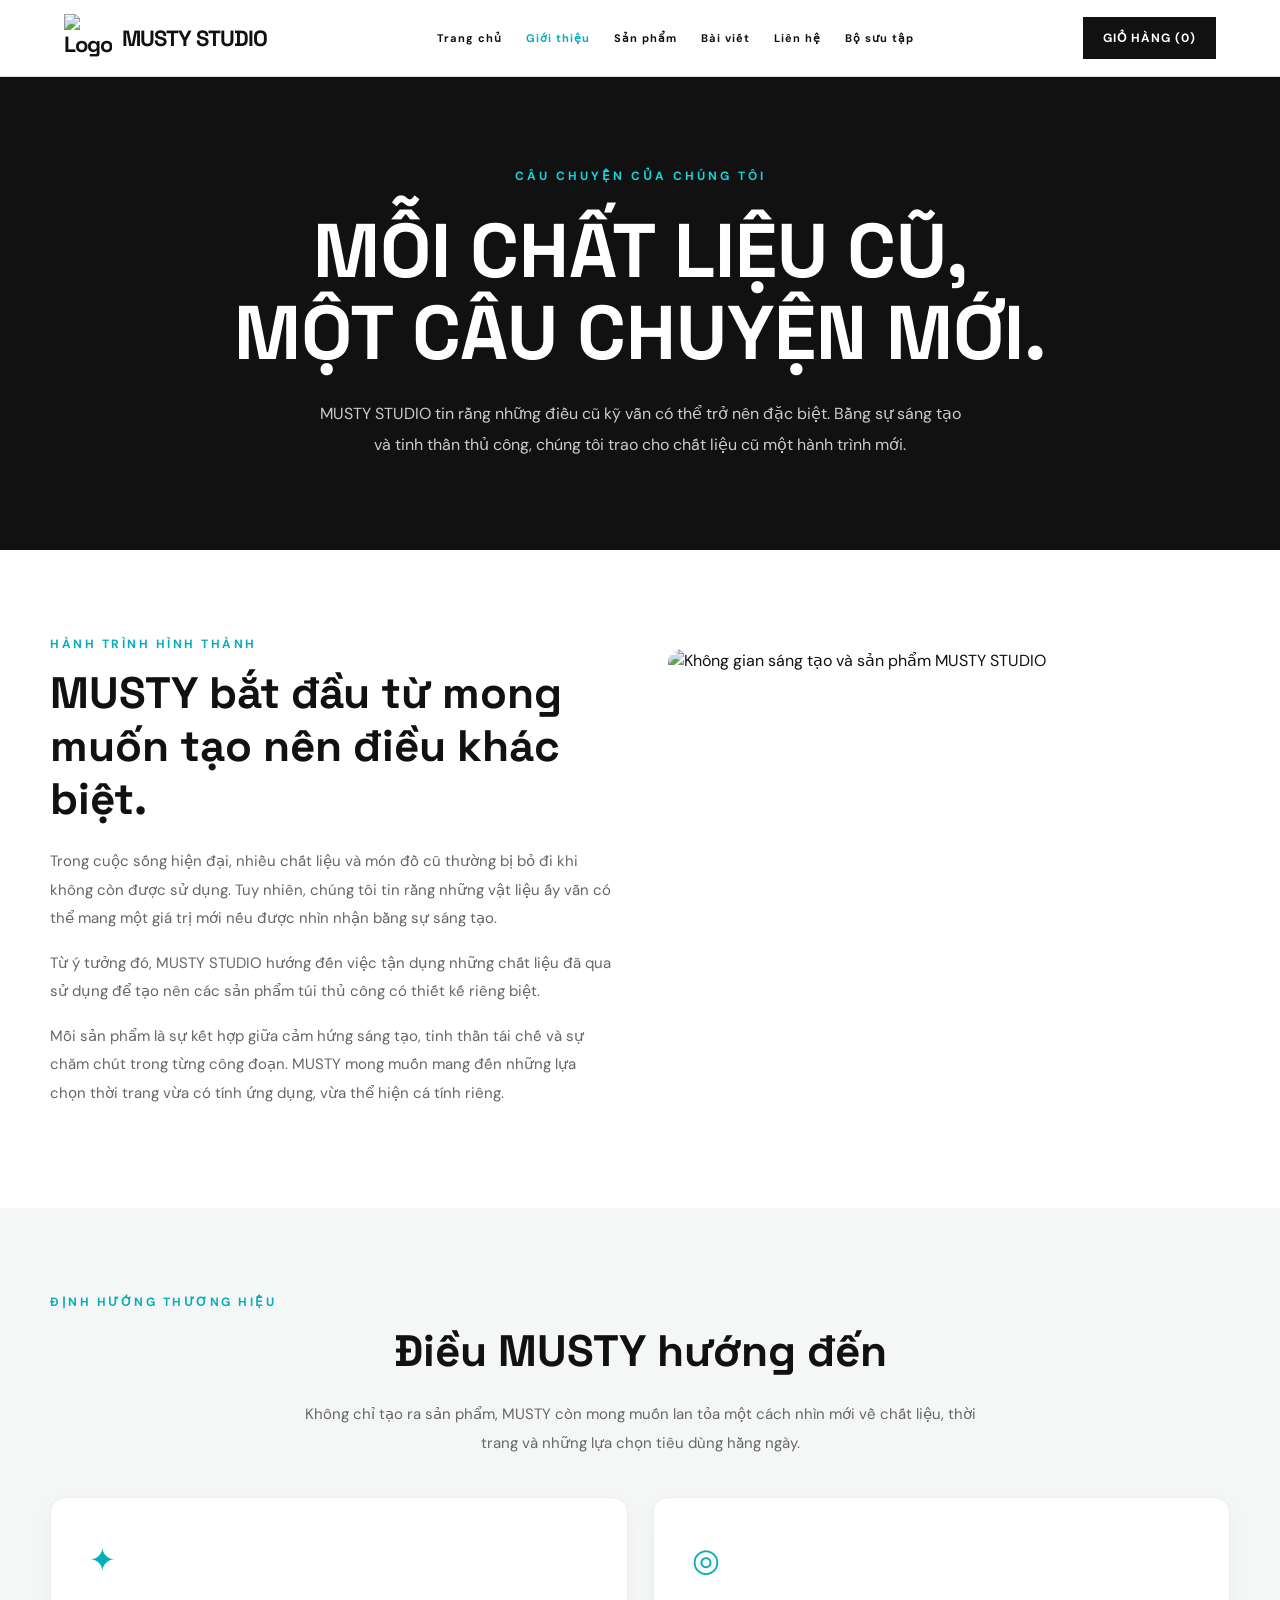
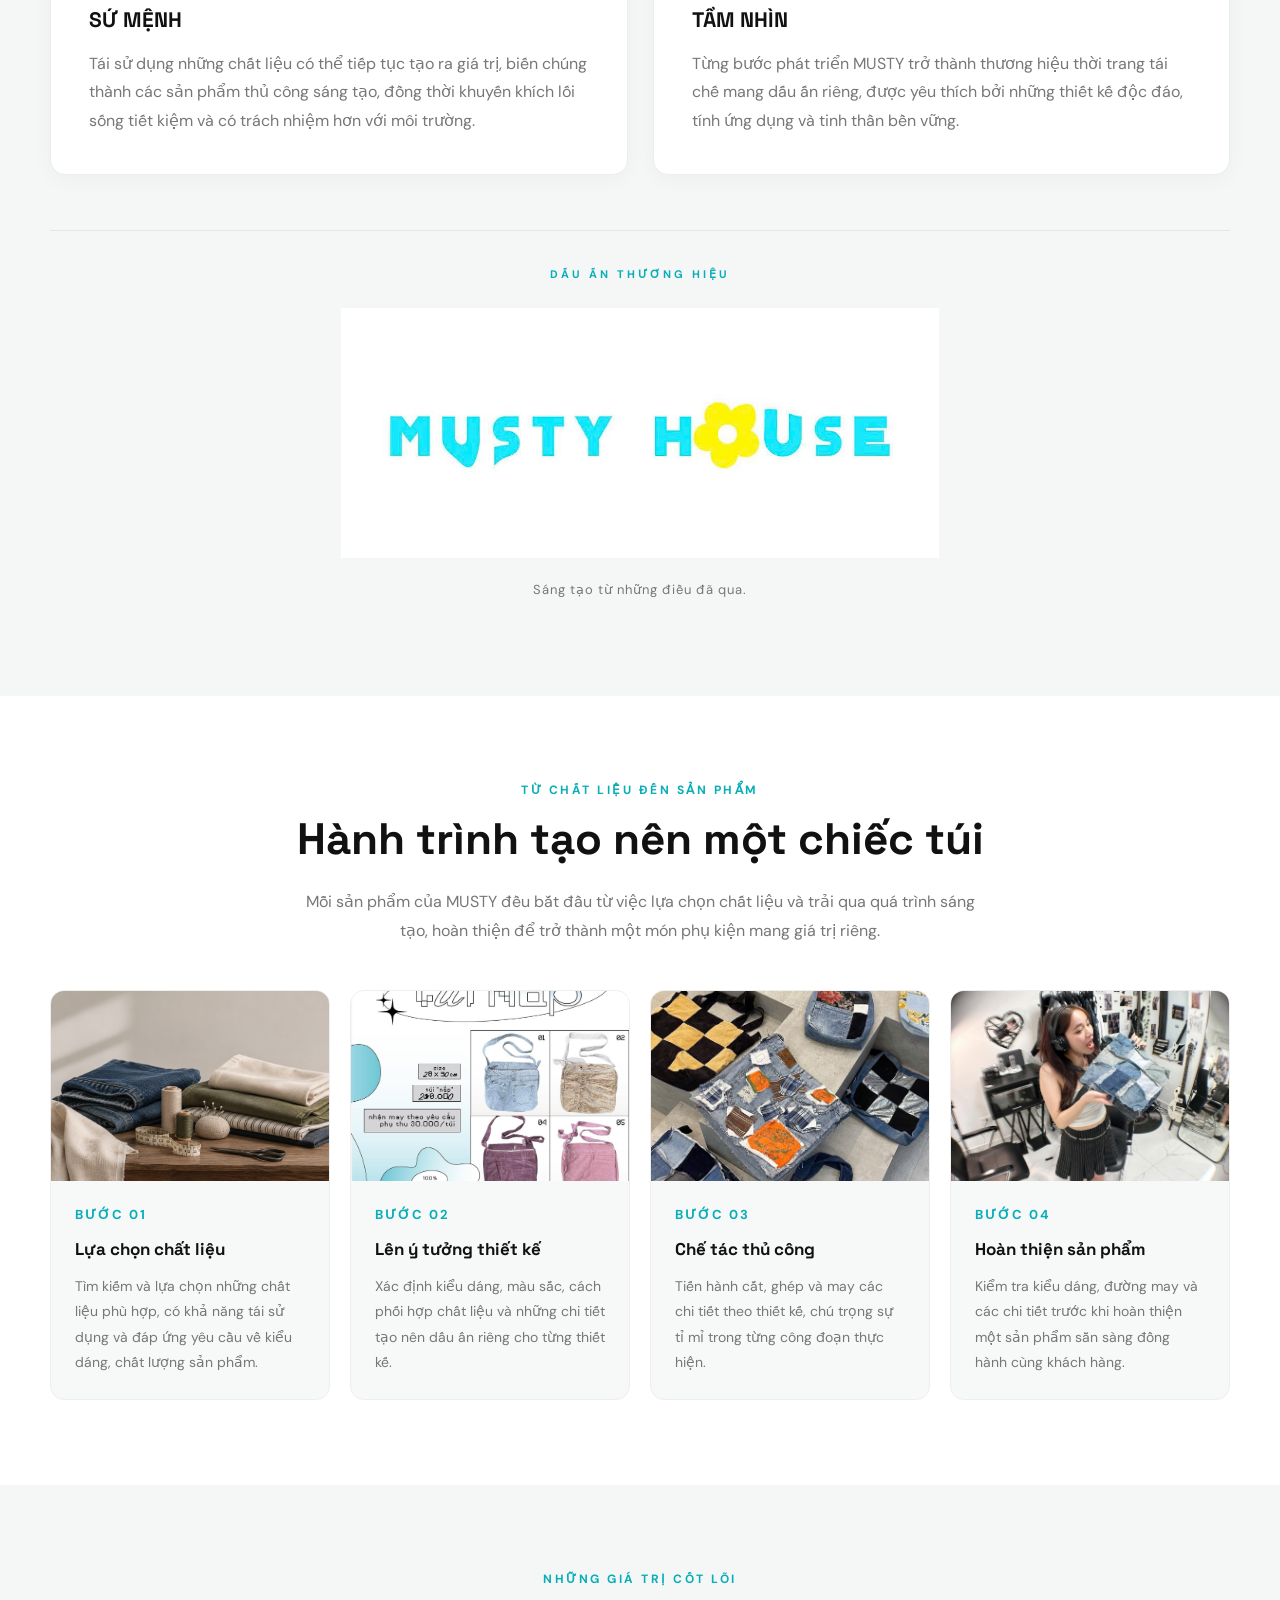
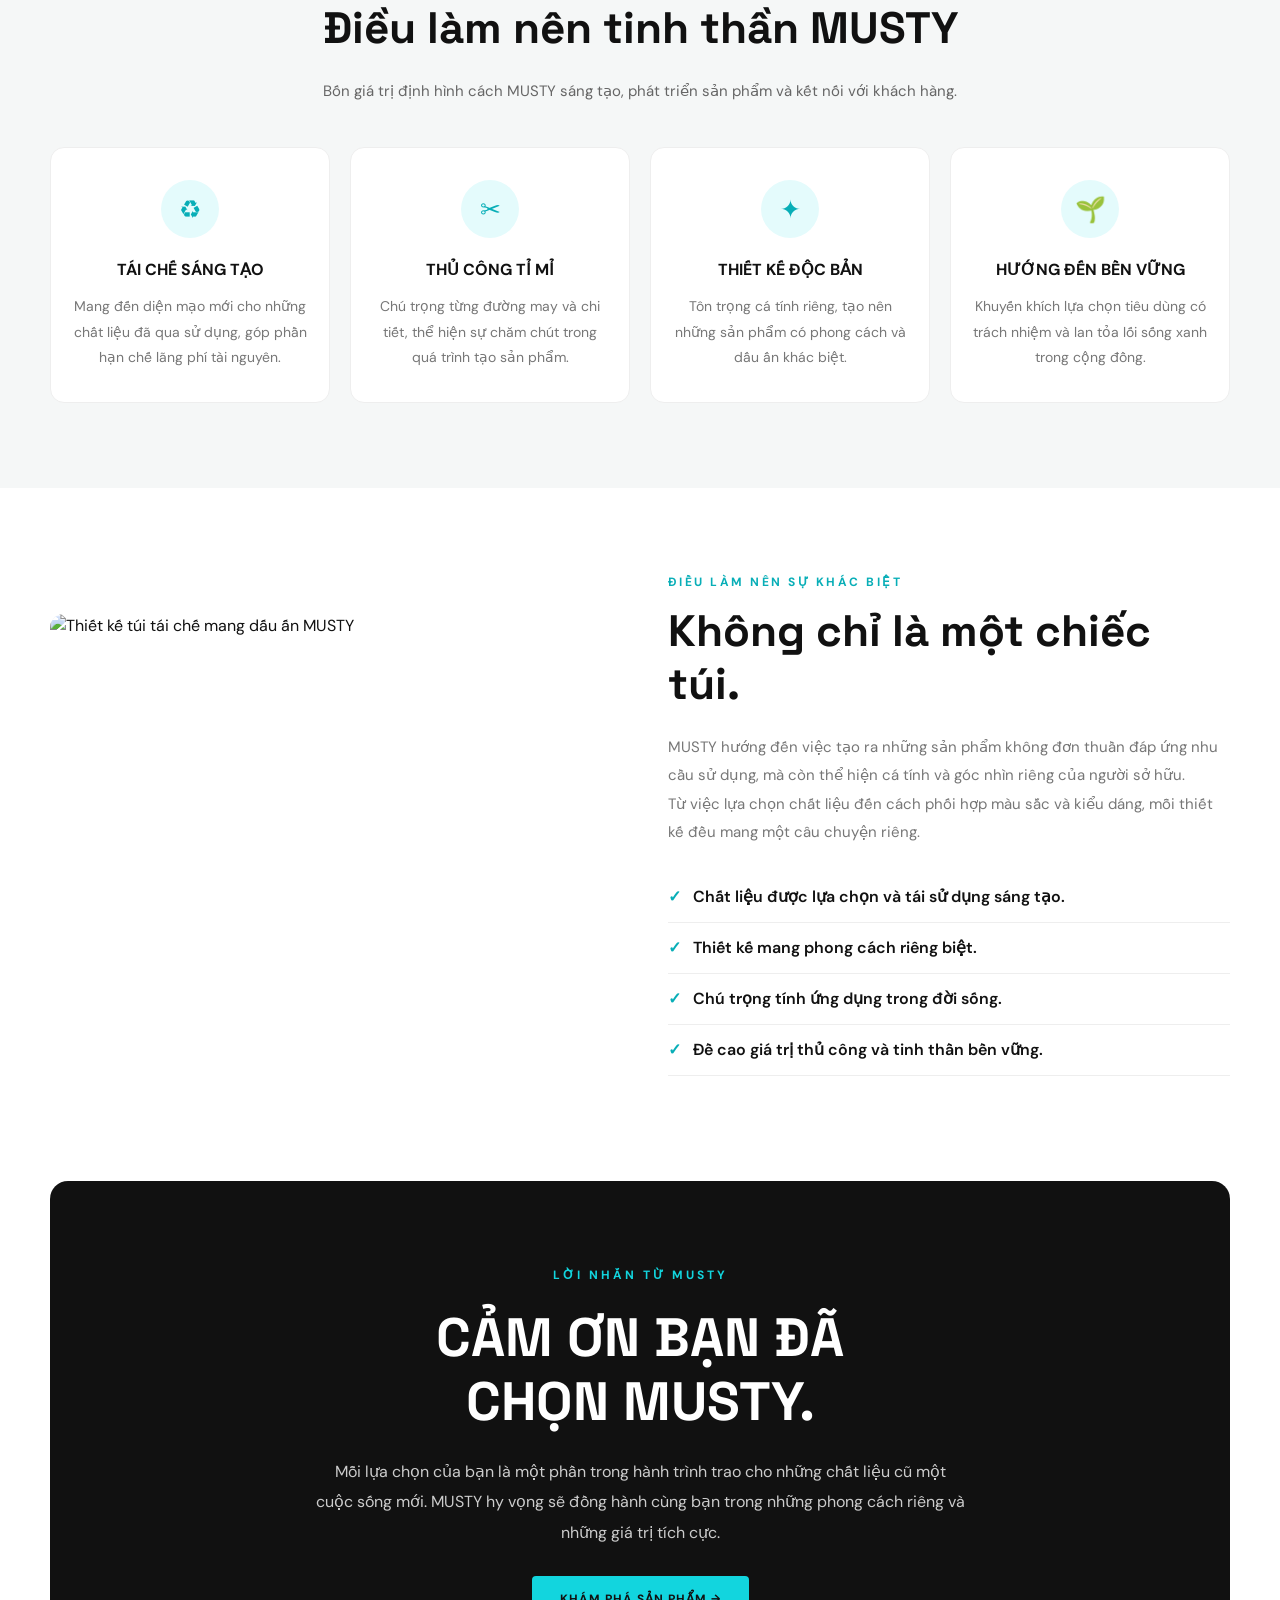
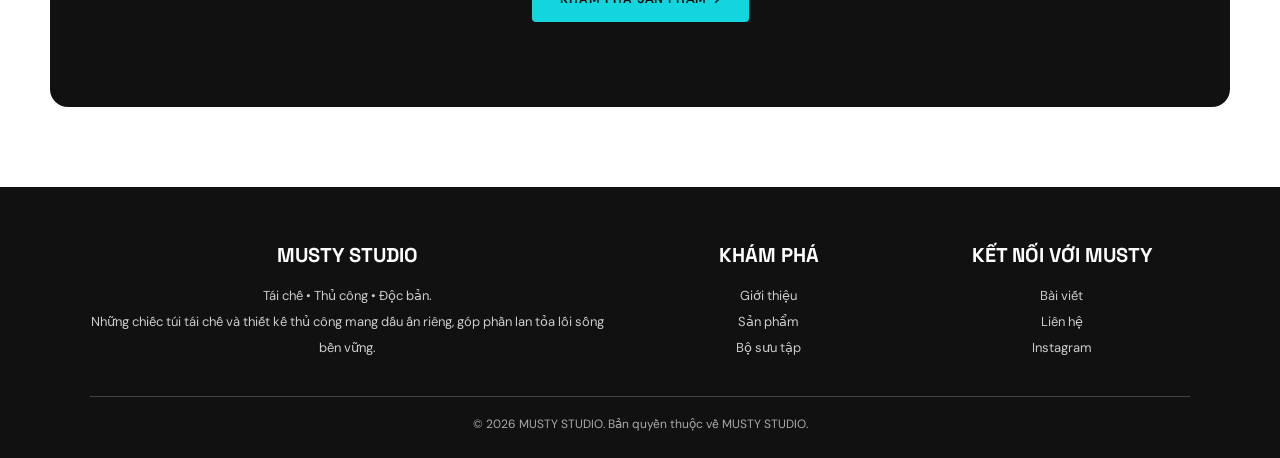
==== commit 123f8b14: "Update about.html" ====
--- a/about.html
+++ b/about.html
@@ -622,7 +622,7 @@
 
    <article class="process-card">
 
-    <img src="images/luachonchatlieu.jpg" alt="Lựa chọn chất liệu tái sử dụng">
+    <img src="images/luachonchatlieu.png" alt="Lựa chọn chất liệu tái sử dụng">
 
     <div class="process-content">
 
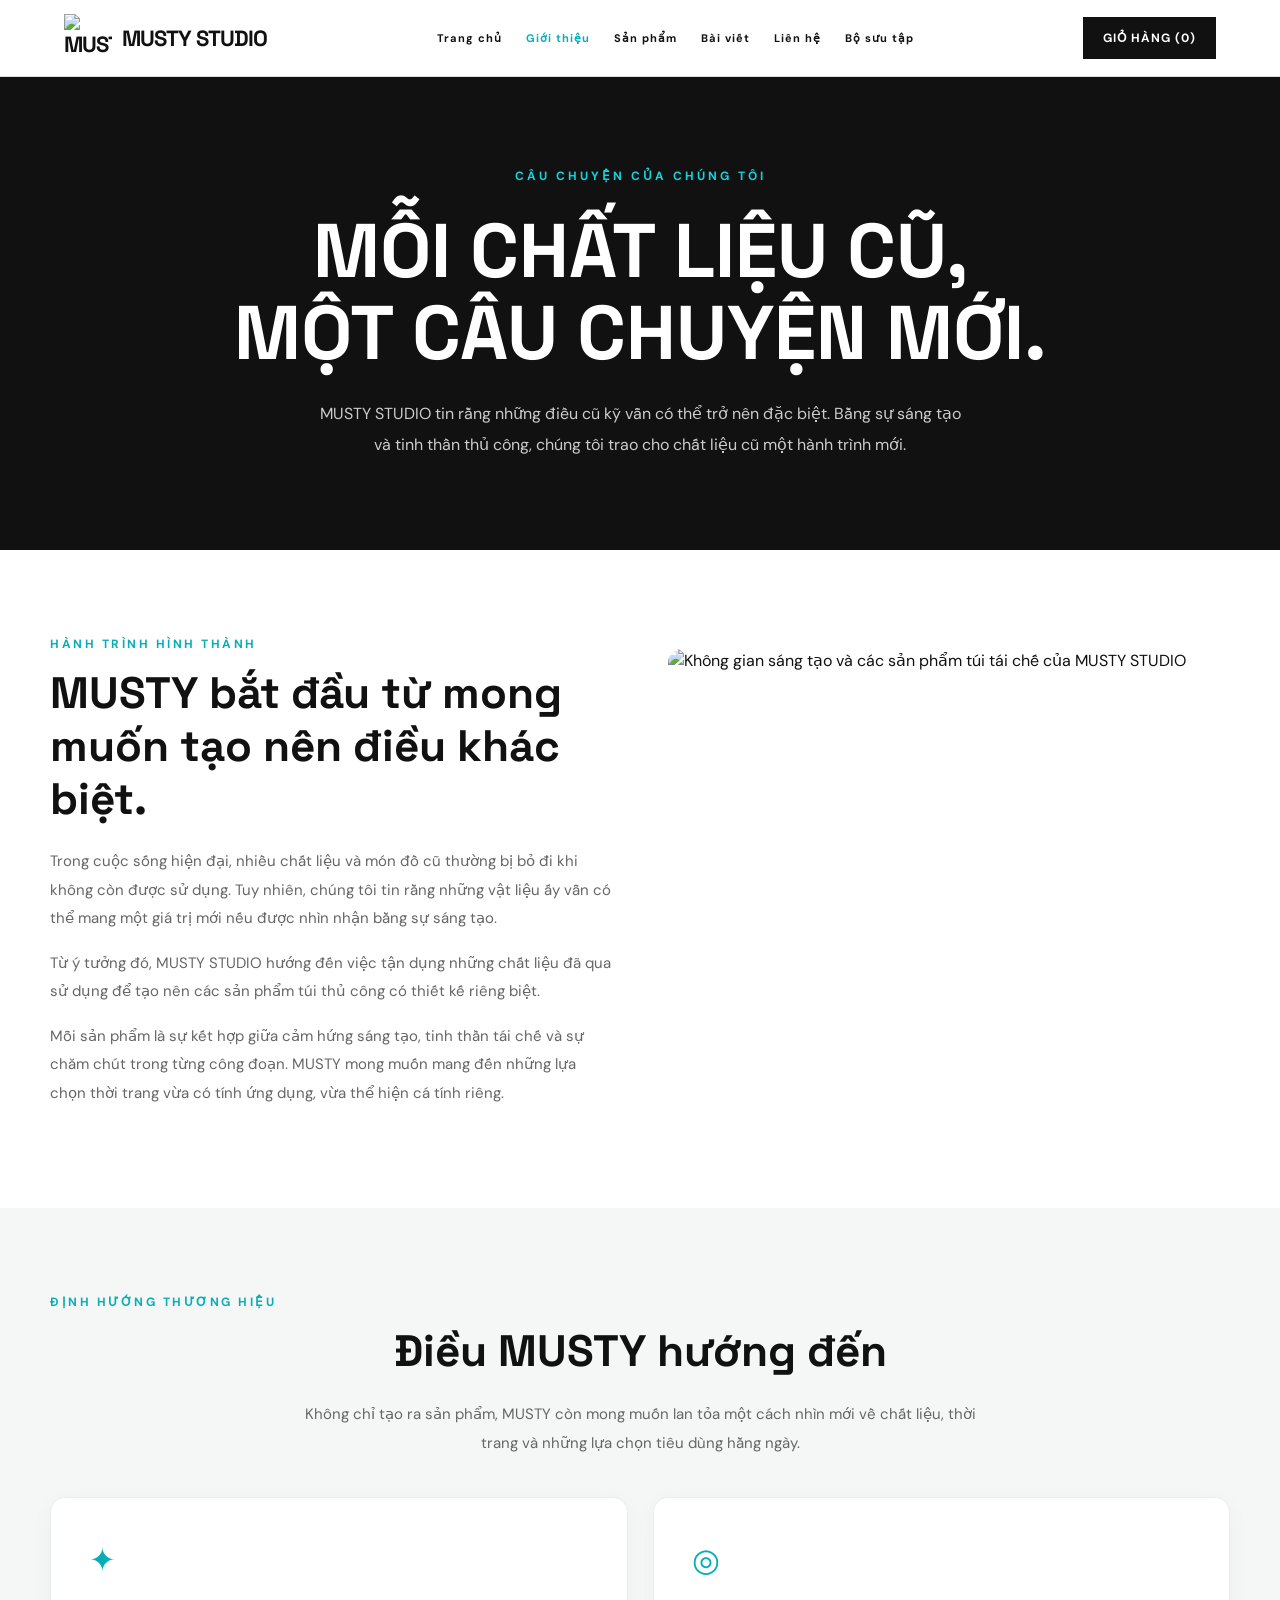
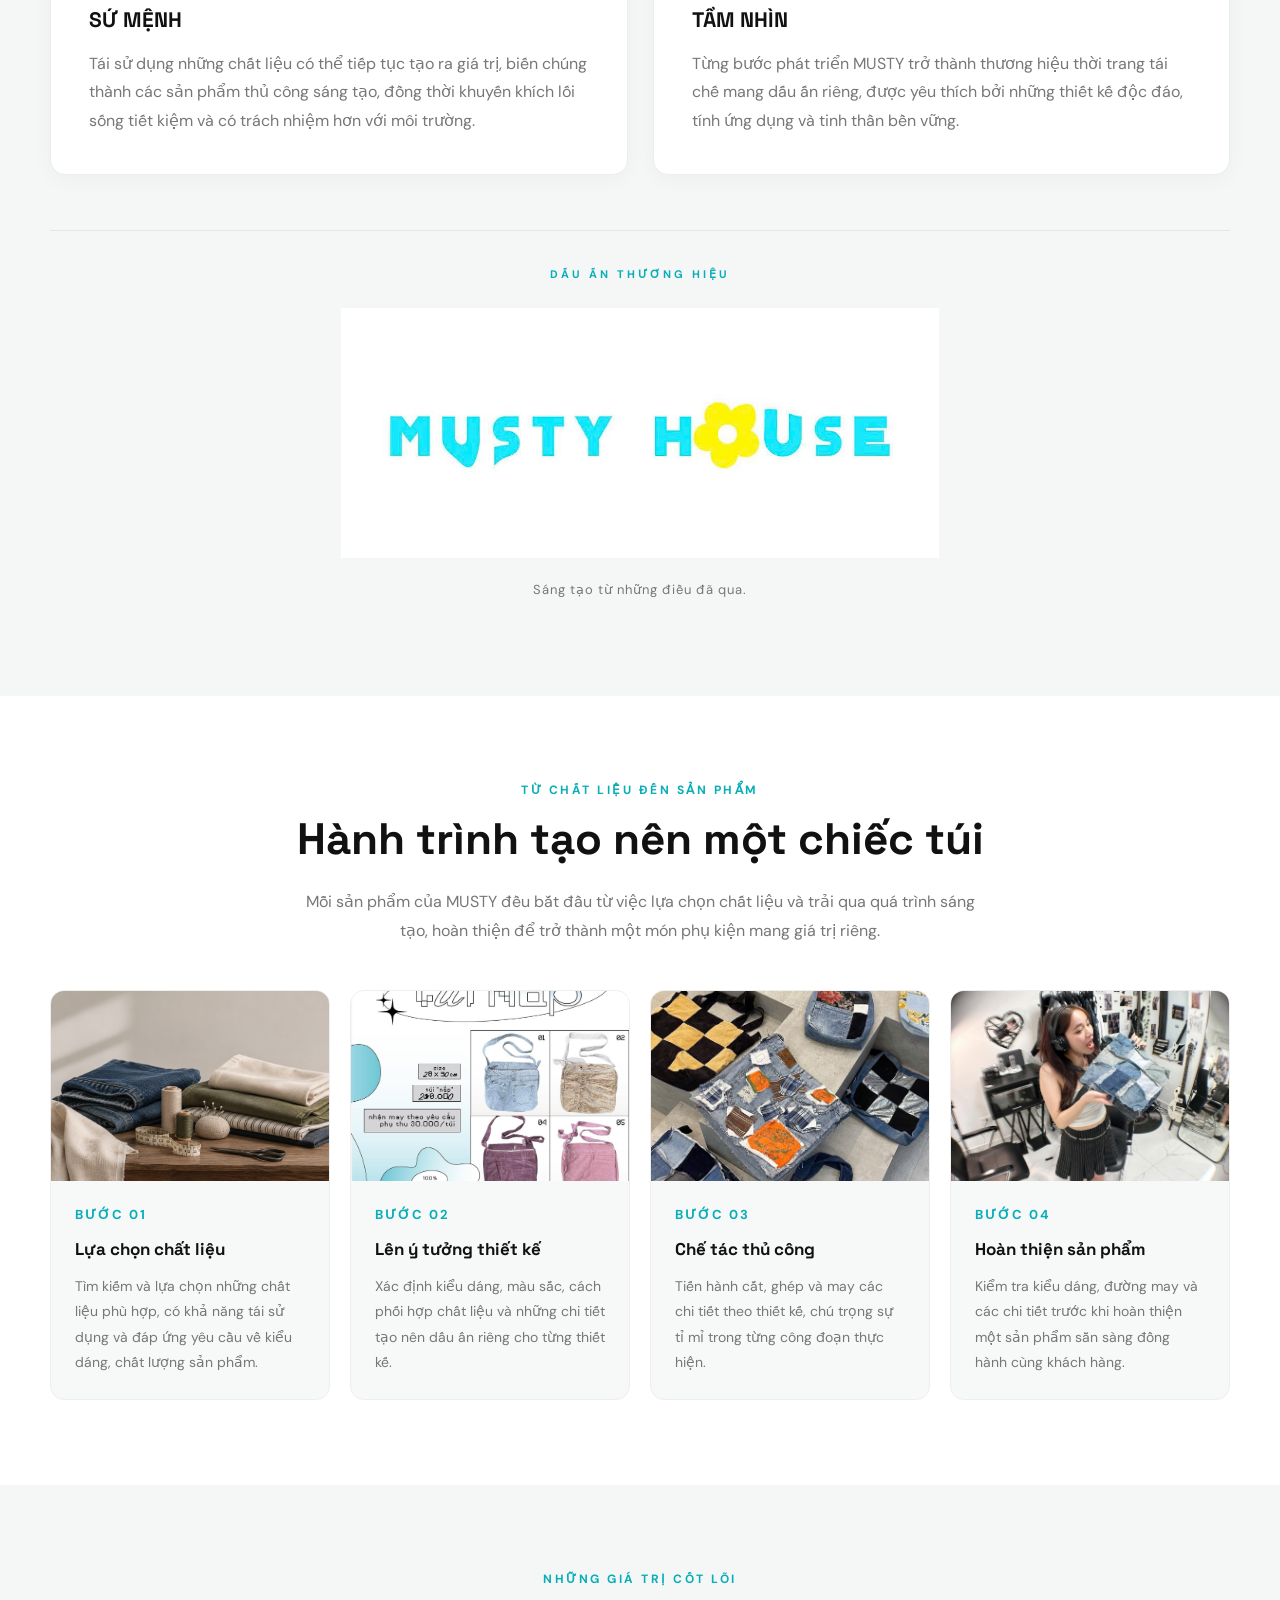
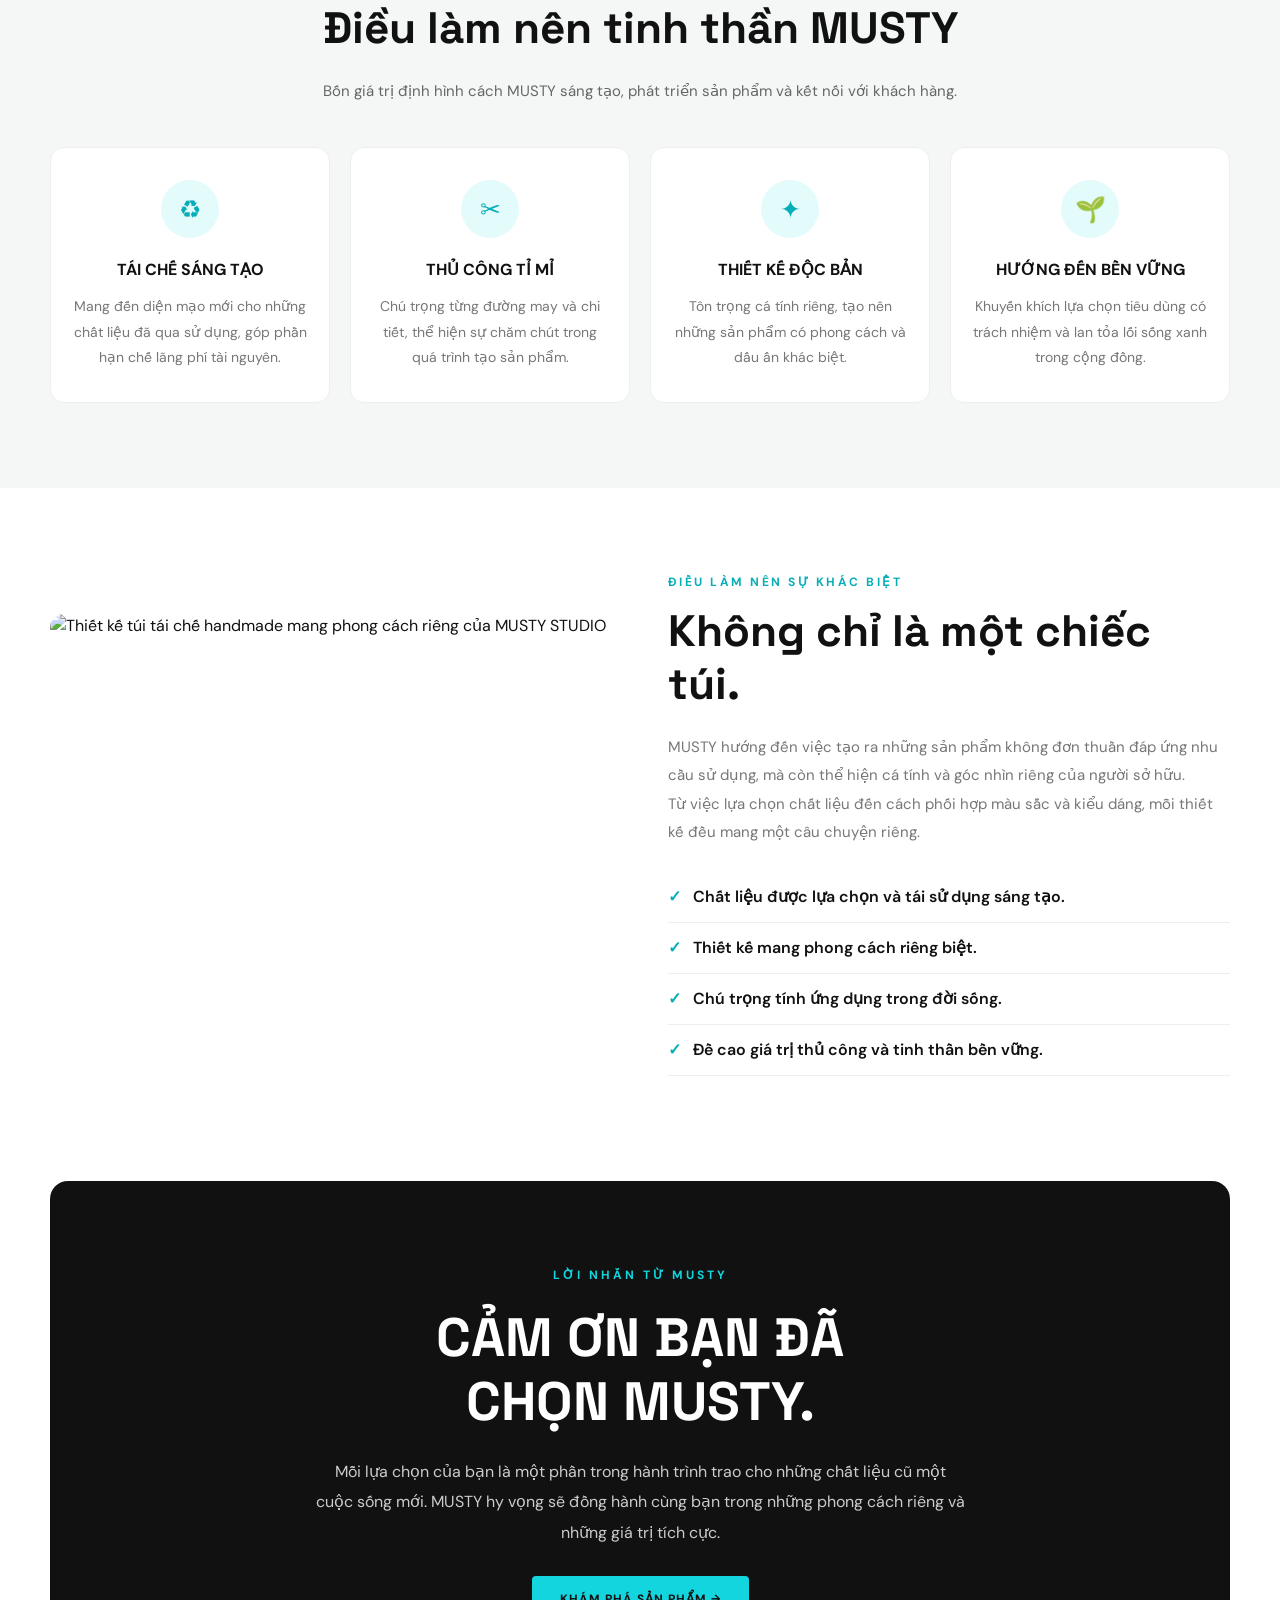
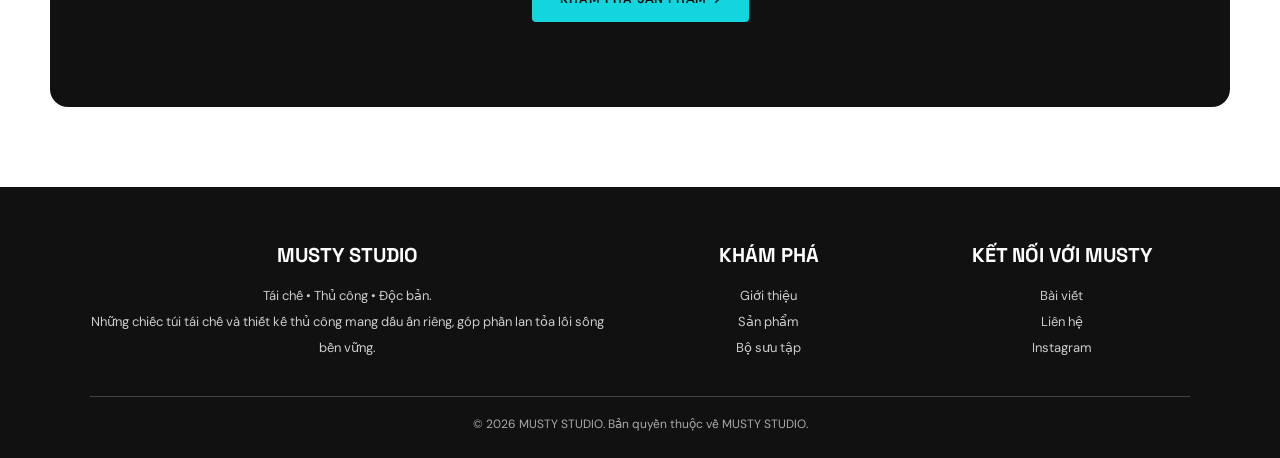
==== commit 9a2c0f92: "Update about.html" ====
--- a/about.html
+++ b/about.html
@@ -6,9 +6,26 @@
 <meta charset="utf-8">
 <meta name="viewport" content="width=device-width, initial-scale=1">
 
-<title>Giới thiệu | MUSTY STUDIO</title>
-
-<meta name="description" content="Khám phá câu chuyện, sứ mệnh, tầm nhìn và hành trình sáng tạo những sản phẩm tái chế thủ công của MUSTY STUDIO.">
+<title>Giới thiệu | MUSTY STUDIO – Túi Tái Chế & Handmade</title>
+
+<meta name="description" content="Tìm hiểu câu chuyện MUSTY STUDIO – thương hiệu túi tái chế và handmade sáng tạo. Khám phá sứ mệnh, tầm nhìn, giá trị bền vững và quy trình tạo nên từng sản phẩm thủ công độc đáo.">
+
+<meta name="keywords" content="MUSTY STUDIO, túi tái chế, túi handmade, túi thủ công, thời trang tái chế, sản phẩm tái chế, túi thiết kế độc bản, thời trang bền vững">
+
+<meta name="author" content="MUSTY STUDIO">
+<meta name="robots" content="index, follow">
+<meta name="googlebot" content="index, follow">
+<meta name="theme-color" content="#111111">
+
+<meta property="og:type" content="website">
+<meta property="og:locale" content="vi_VN">
+<meta property="og:site_name" content="MUSTY STUDIO">
+<meta property="og:title" content="Giới thiệu | MUSTY STUDIO – Túi Tái Chế & Handmade">
+<meta property="og:description" content="Khám phá câu chuyện, sứ mệnh và hành trình sáng tạo những chiếc túi tái chế, túi handmade độc đáo của MUSTY STUDIO.">
+
+<meta name="twitter:card" content="summary">
+<meta name="twitter:title" content="Giới thiệu | MUSTY STUDIO">
+<meta name="twitter:description" content="Khám phá câu chuyện và hành trình sáng tạo thời trang tái chế của MUSTY STUDIO.">
 
 <link rel="preconnect" href="https://fonts.googleapis.com">
 <link rel="preconnect" href="https://fonts.gstatic.com" crossorigin>
@@ -440,7 +457,7 @@
  <div class="header-inner">
 
   <a class="brand" href="index.html">
-   <img src="images/musty-hero.jpg" alt="Logo MUSTY STUDIO">
+   <img src="images/musty-hero.jpg" alt="MUSTY STUDIO – thương hiệu túi tái chế và handmade">
    MUSTY STUDIO
   </a>
 
@@ -523,7 +540,10 @@
 
   <img
    src="images/musty-hero.jpg"
-   alt="Không gian sáng tạo và sản phẩm MUSTY STUDIO">
+   alt="Không gian sáng tạo và các sản phẩm túi tái chế của MUSTY STUDIO"
+   loading="lazy"
+   decoding="async"
+  >
 
  </div>
 
@@ -581,15 +601,17 @@
 
   </div>
 
-  <!-- LOGO MUSTY HOUSE: ĐẶT NGAY DƯỚI SỨ MỆNH VÀ TẦM NHÌN -->
+  <!-- LOGO MUSTY HOUSE -->
   <div class="musty-logo-section">
 
    <p class="musty-logo-label">DẤU ẤN THƯƠNG HIỆU</p>
 
    <img
     src="images/newbanner.jpg"
-    alt="Logo MUSTY HOUSE"
+    alt="Hình ảnh nhận diện thương hiệu MUSTY HOUSE"
     class="musty-house-logo"
+    loading="lazy"
+    decoding="async"
    >
 
    <p class="musty-logo-caption">
@@ -622,7 +644,12 @@
 
    <article class="process-card">
 
-    <img src="images/luachonchatlieu.png" alt="Lựa chọn chất liệu tái sử dụng">
+    <img
+     src="images/luachonchatlieu.png"
+     alt="Các chất liệu được lựa chọn để tái chế thành túi handmade"
+     loading="lazy"
+     decoding="async"
+    >
 
     <div class="process-content">
 
@@ -643,7 +670,12 @@
 
    <article class="process-card">
 
-    <img src="images/bst06.jpg" alt="Lên ý tưởng thiết kế túi">
+    <img
+     src="images/bst06.jpg"
+     alt="Ý tưởng thiết kế và phối hợp chất liệu cho túi MUSTY STUDIO"
+     loading="lazy"
+     decoding="async"
+    >
 
     <div class="process-content">
 
@@ -664,7 +696,12 @@
 
    <article class="process-card">
 
-    <img src="images/manhghep02.jpg" alt="Chế tác sản phẩm thủ công">
+    <img
+     src="images/manhghep02.jpg"
+     alt="Các công đoạn ghép nối và chế tác túi tái chế thủ công"
+     loading="lazy"
+     decoding="async"
+    >
 
     <div class="process-content">
 
@@ -685,7 +722,12 @@
 
    <article class="process-card">
 
-    <img src="images/gioihan01.jpg" alt="Sản phẩm túi MUSTY sau hoàn thiện">
+    <img
+     src="images/gioihan01.jpg"
+     alt="Sản phẩm túi handmade tái chế sau khi được hoàn thiện"
+     loading="lazy"
+     decoding="async"
+    >
 
     <div class="process-content">
 
@@ -795,7 +837,10 @@
 
   <img
    src="images/product3.jpg"
-   alt="Thiết kế túi tái chế mang dấu ấn MUSTY">
+   alt="Thiết kế túi tái chế handmade mang phong cách riêng của MUSTY STUDIO"
+   loading="lazy"
+   decoding="async"
+  >
 
   <div>
 
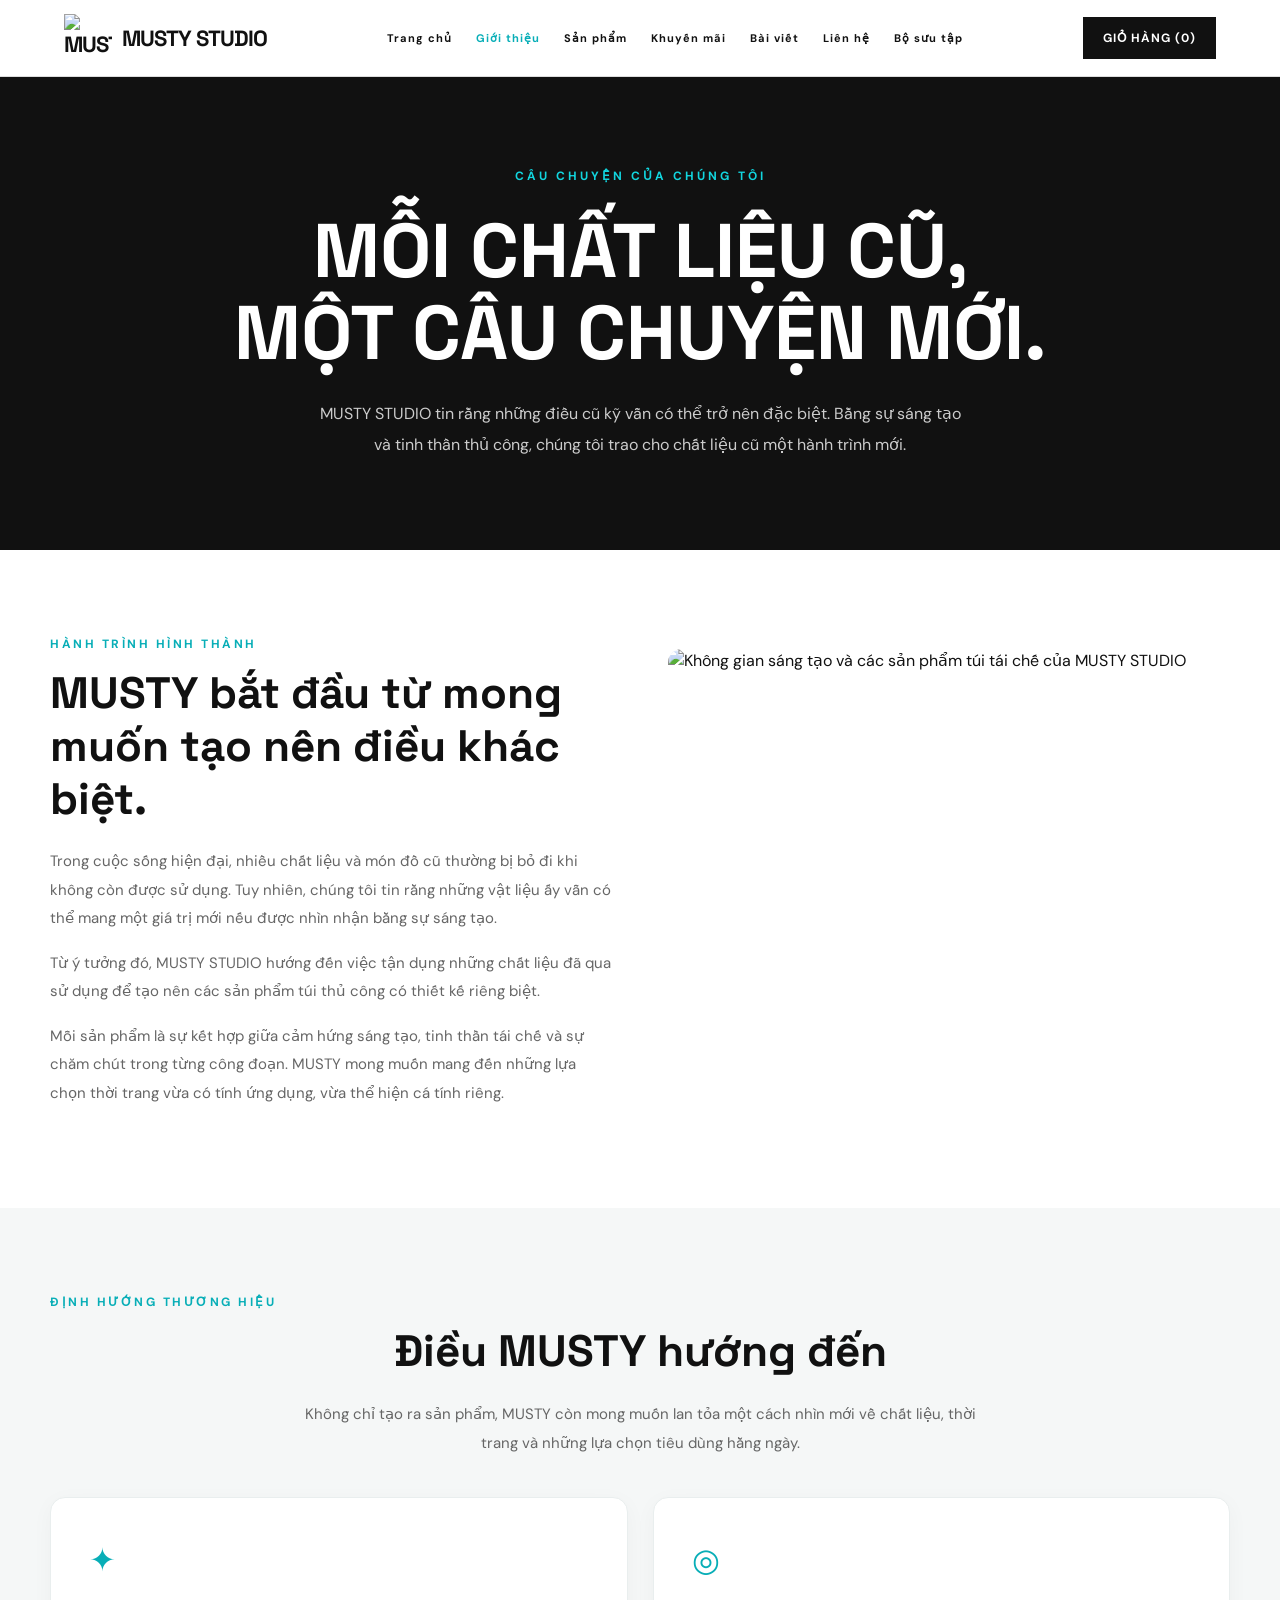
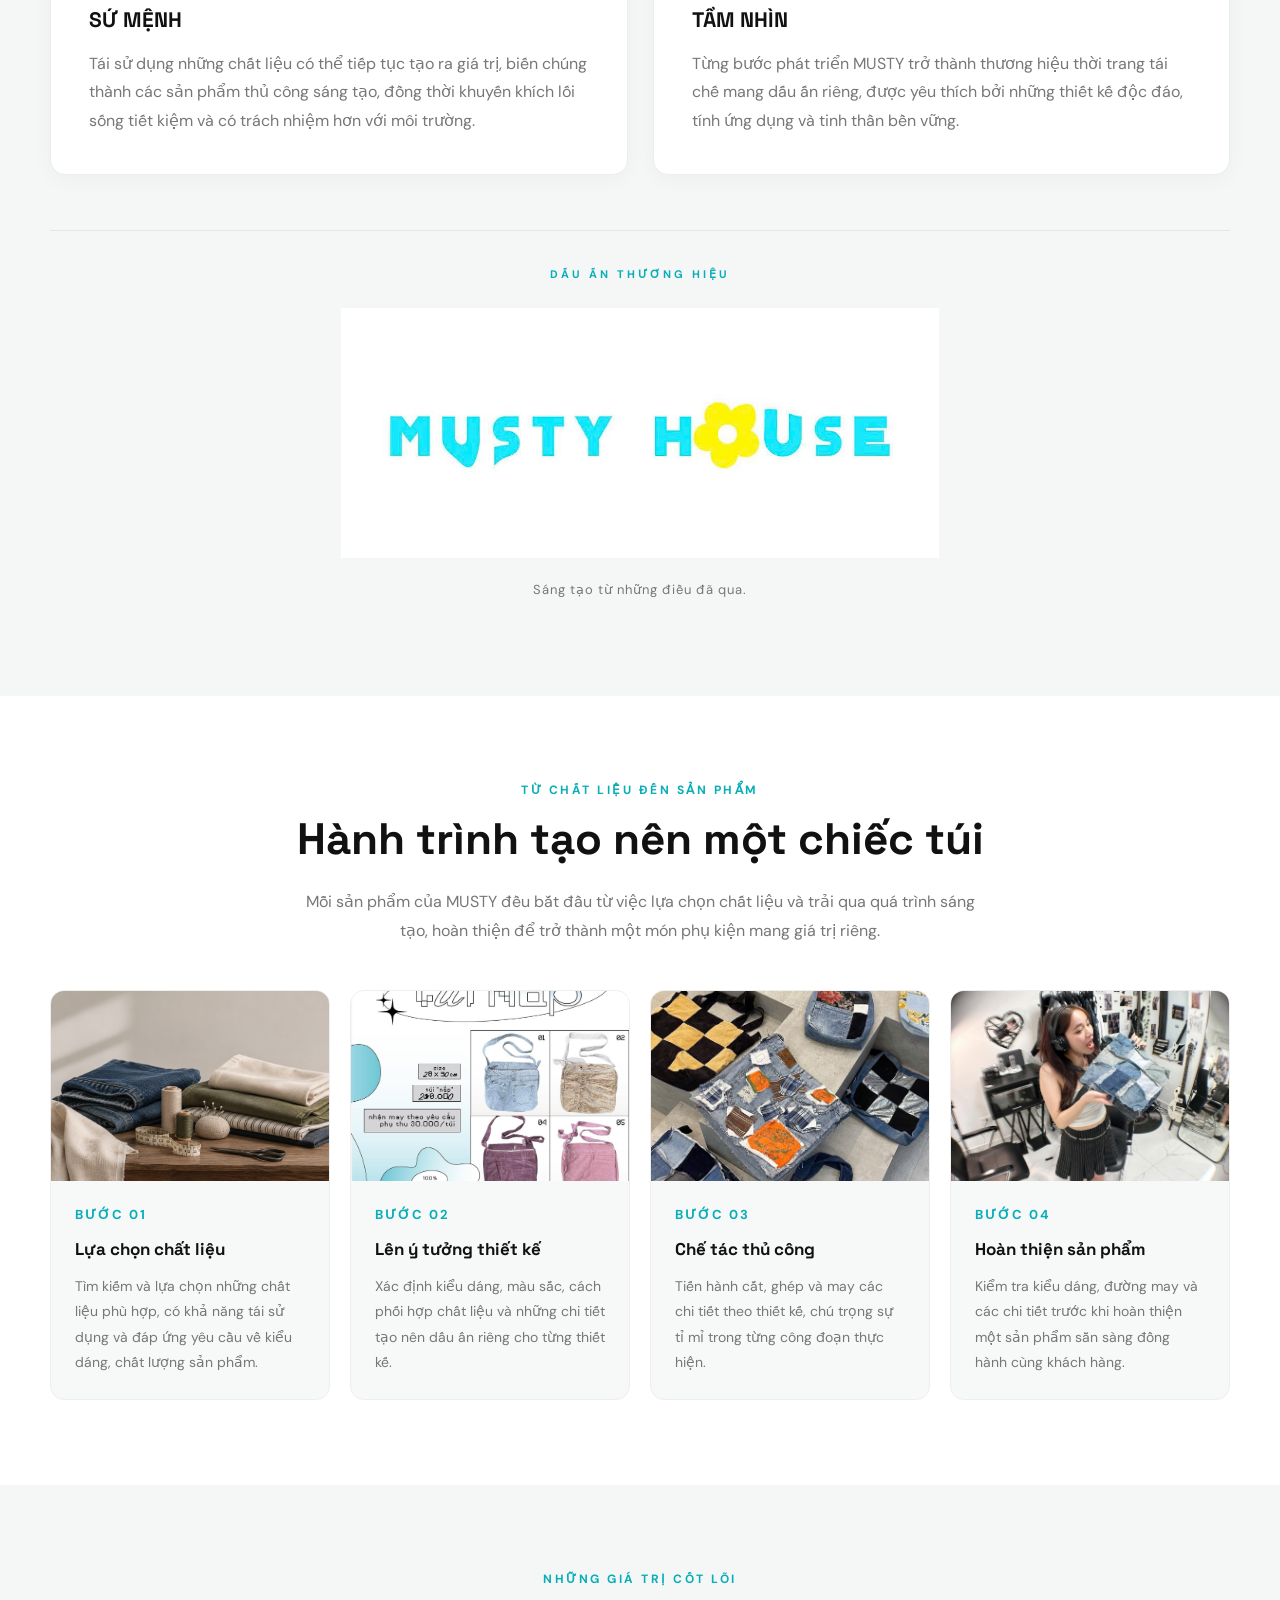
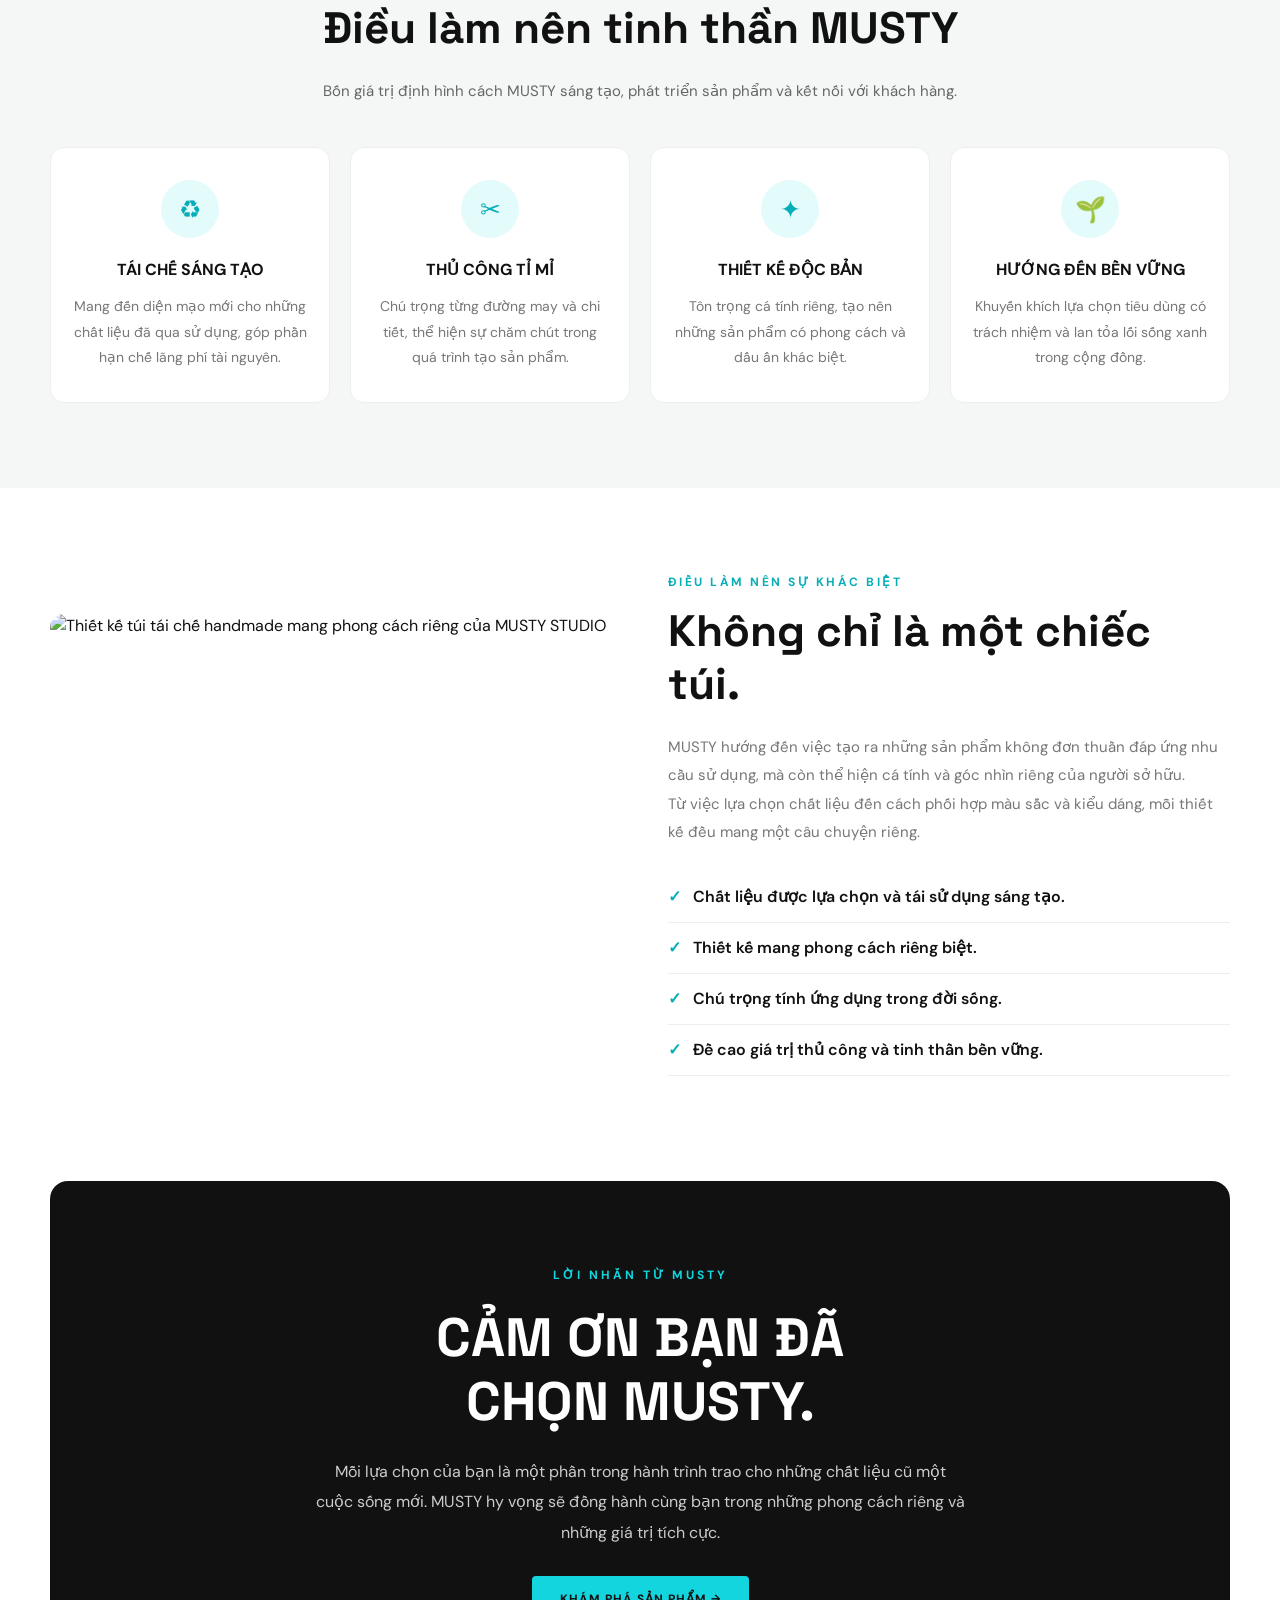
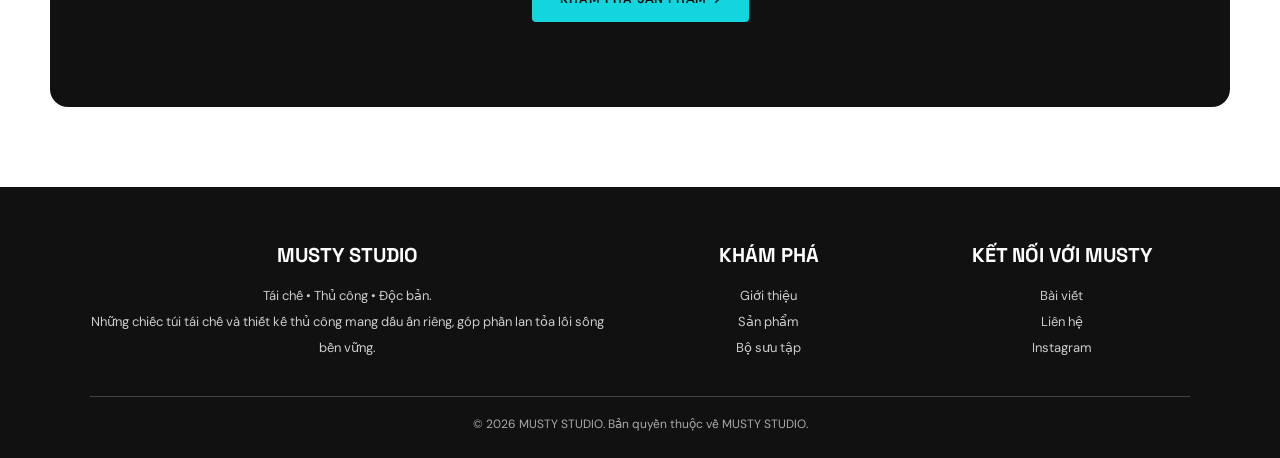
==== commit 4ad092f1: "Update about.html" ====
--- a/about.html
+++ b/about.html
@@ -9,7 +9,7 @@
 <title>Giới thiệu | MUSTY STUDIO – Túi Tái Chế & Handmade</title>
 
 <meta name="description" content="Tìm hiểu câu chuyện MUSTY STUDIO – thương hiệu túi tái chế và handmade sáng tạo. Khám phá sứ mệnh, tầm nhìn, giá trị bền vững và quy trình tạo nên từng sản phẩm thủ công độc đáo.">
-
+<link rel="canonical" href="https://mustystudio.github.io/mustystudio.com.vn/about.html">
 <meta name="keywords" content="MUSTY STUDIO, túi tái chế, túi handmade, túi thủ công, thời trang tái chế, sản phẩm tái chế, túi thiết kế độc bản, thời trang bền vững">
 
 <meta name="author" content="MUSTY STUDIO">
@@ -467,6 +467,7 @@
    <a href="index.html">Trang chủ</a>
    <a href="about.html" aria-current="page">Giới thiệu</a>
    <a href="products.html">Sản phẩm</a>
+   <a href="promotion.html">Khuyến mãi</a>
    <a href="blog.html">Bài viết</a>
    <a href="contact.html">Liên hệ</a>
    <a href="collections.html">Bộ sưu tập</a>
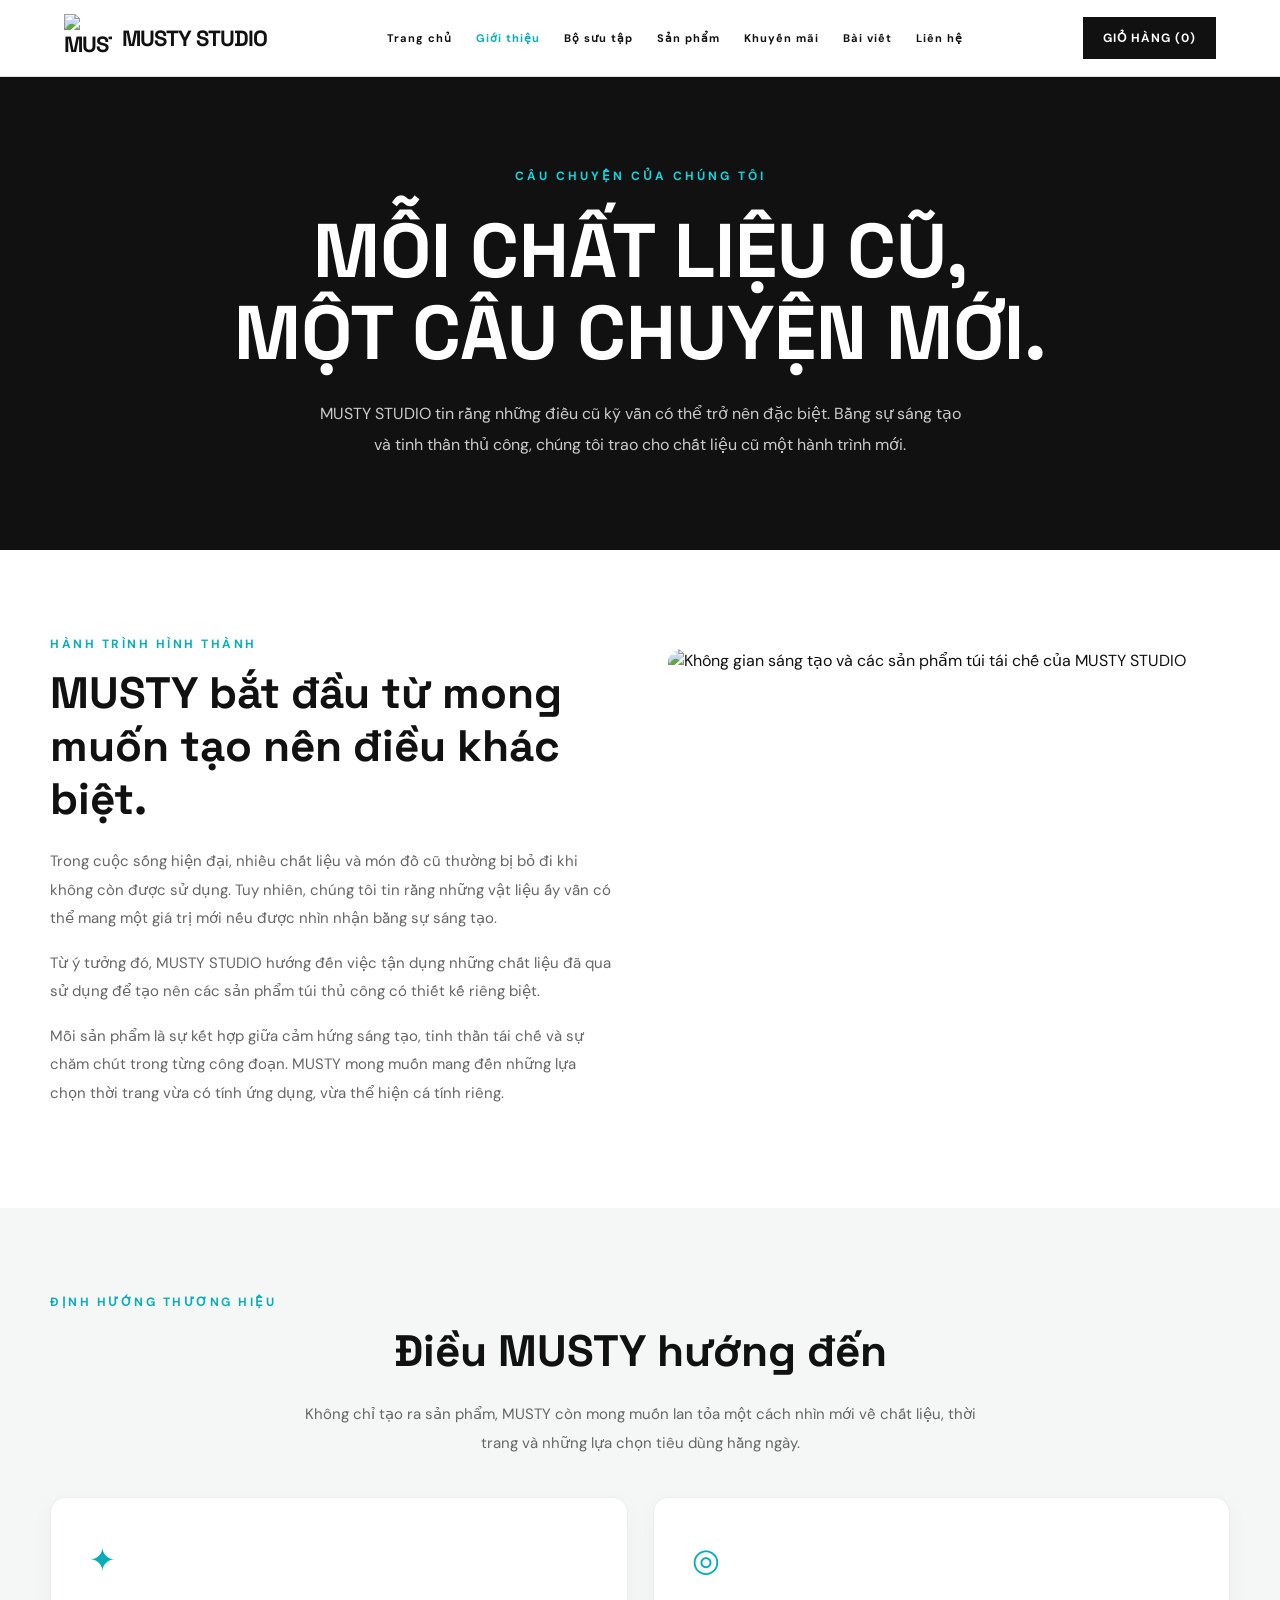
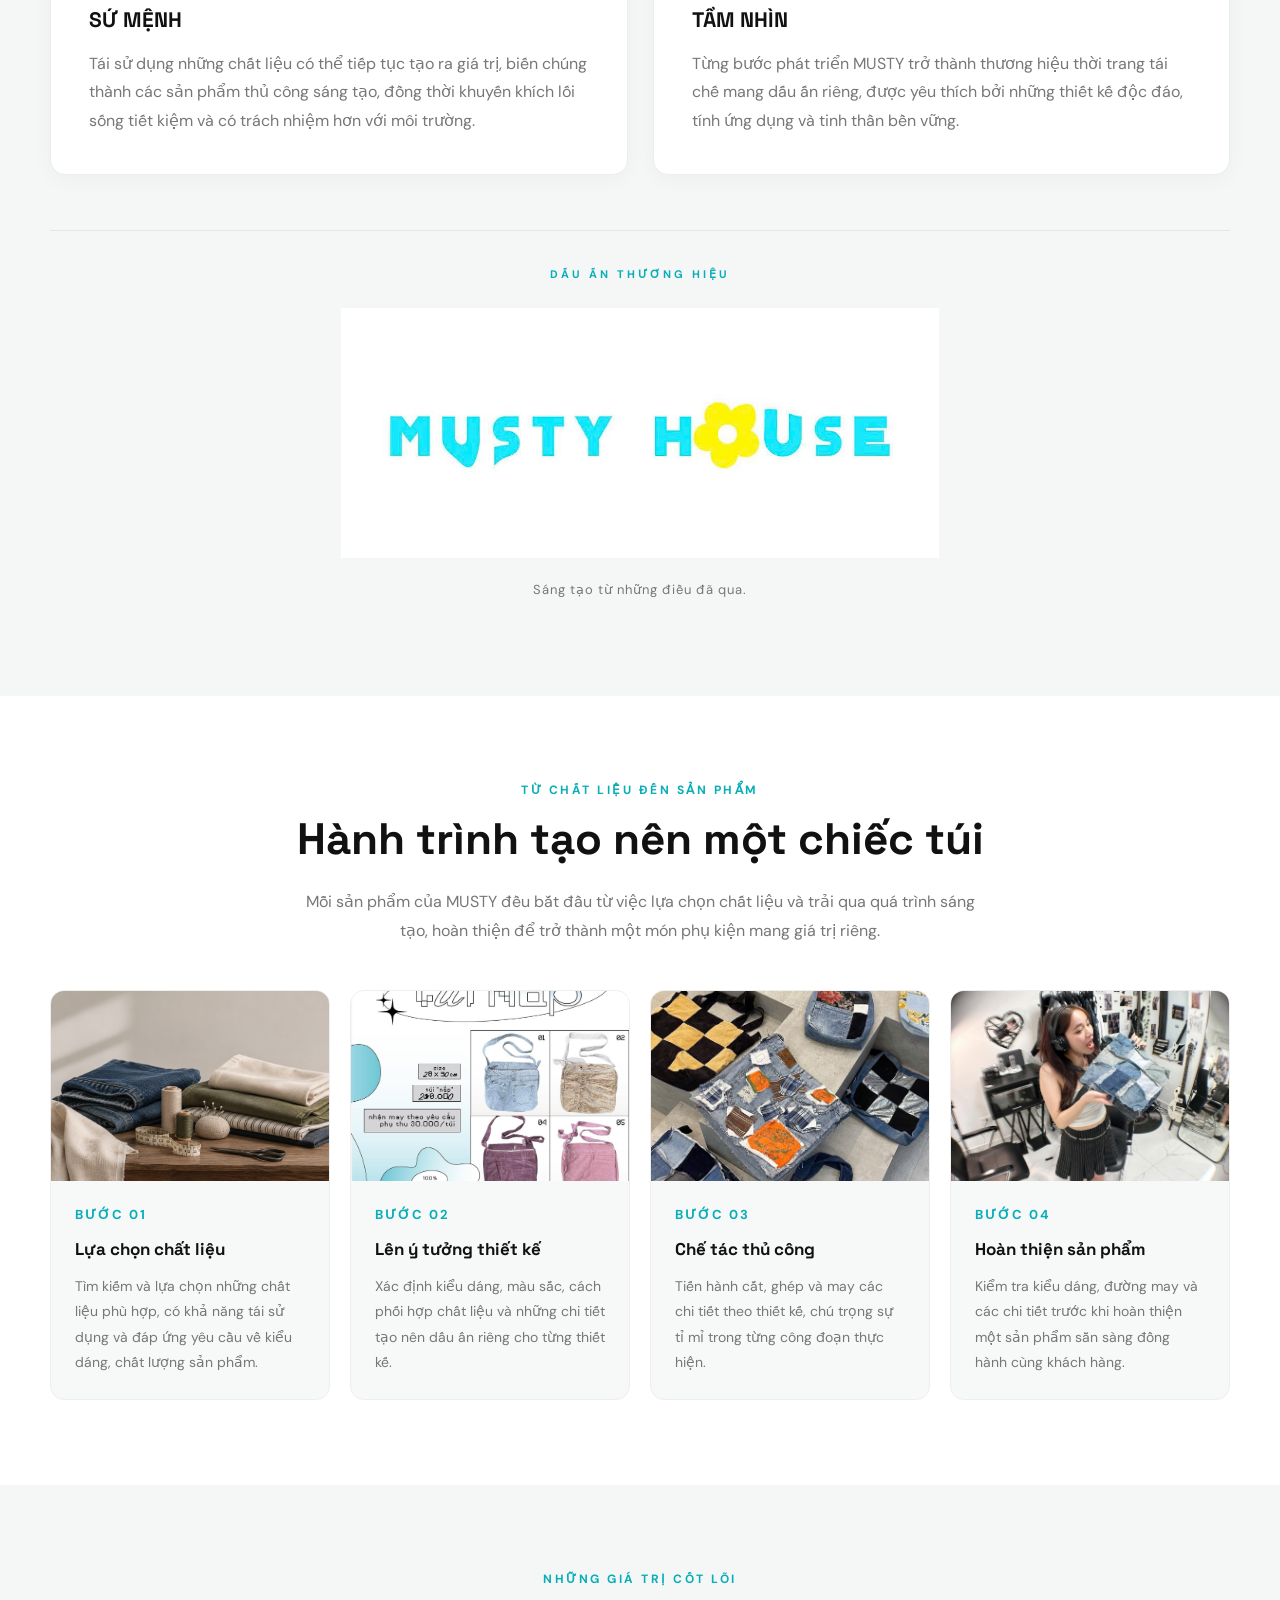
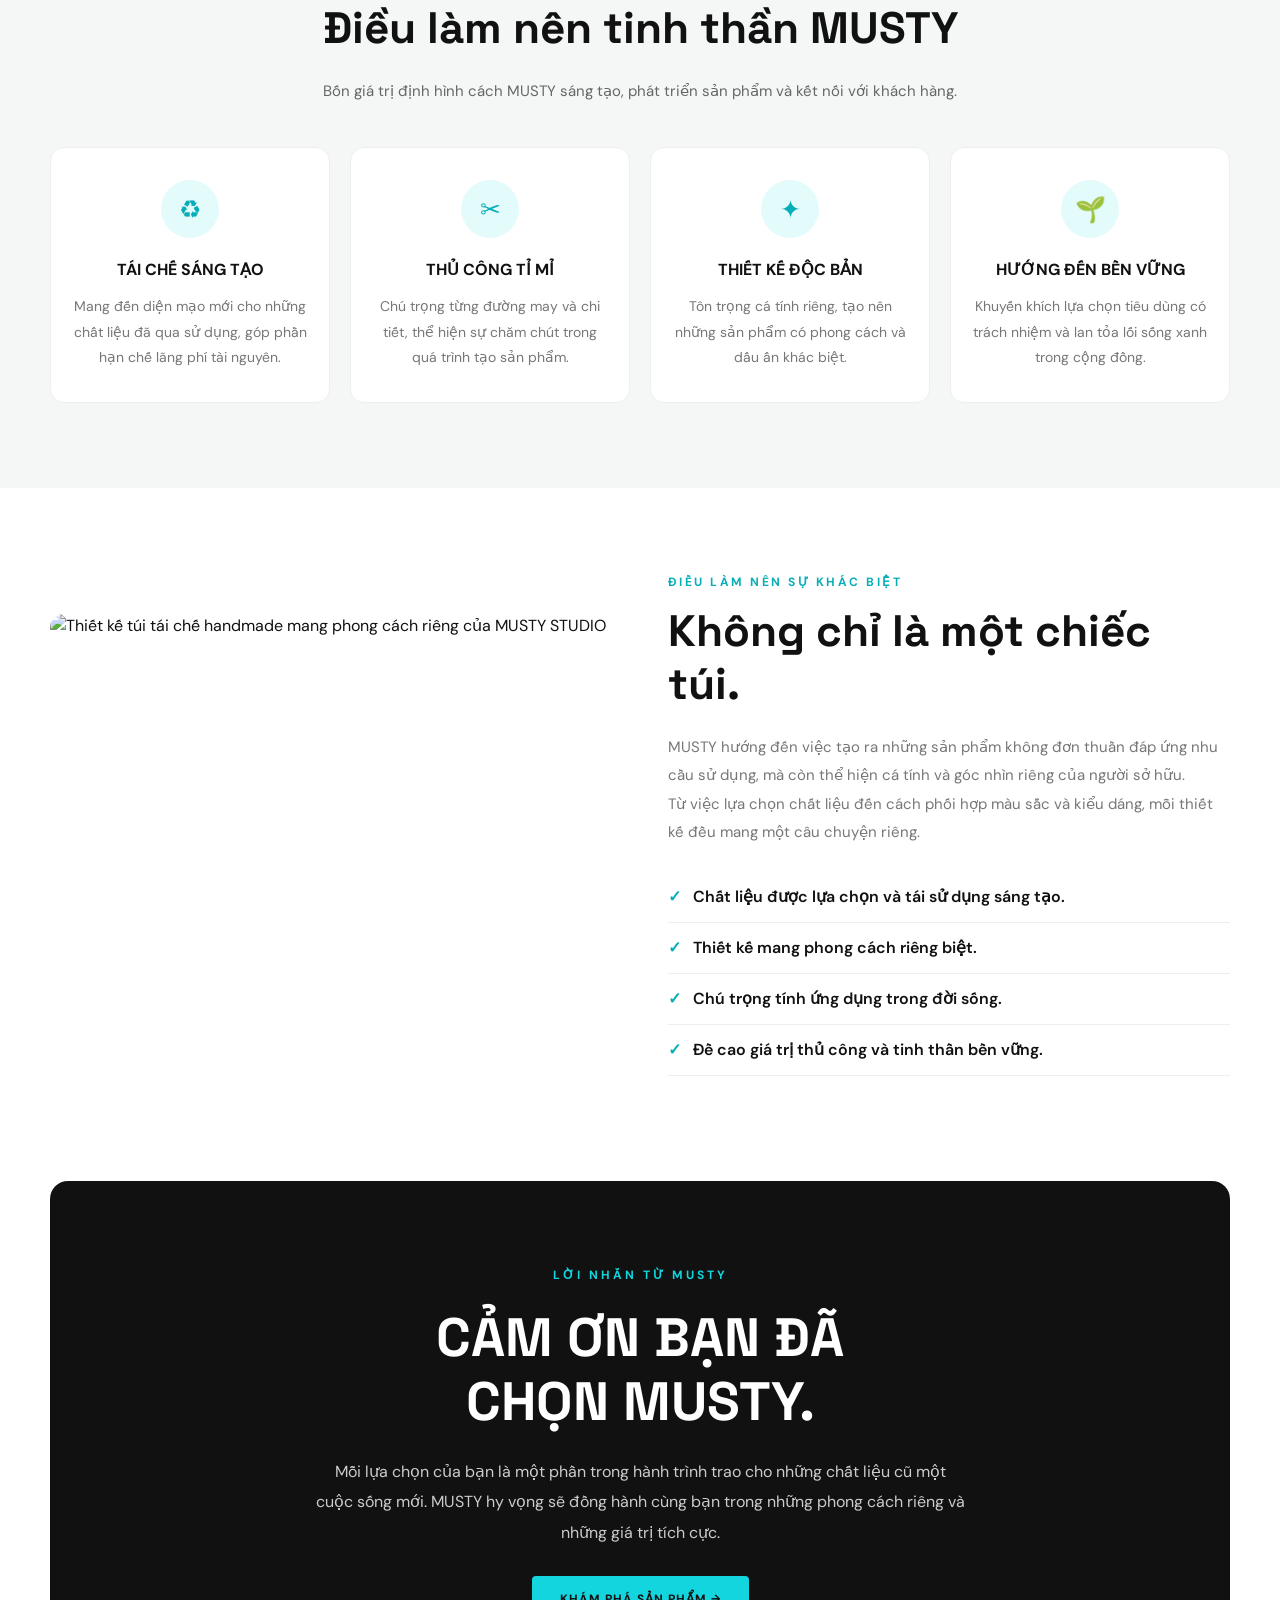
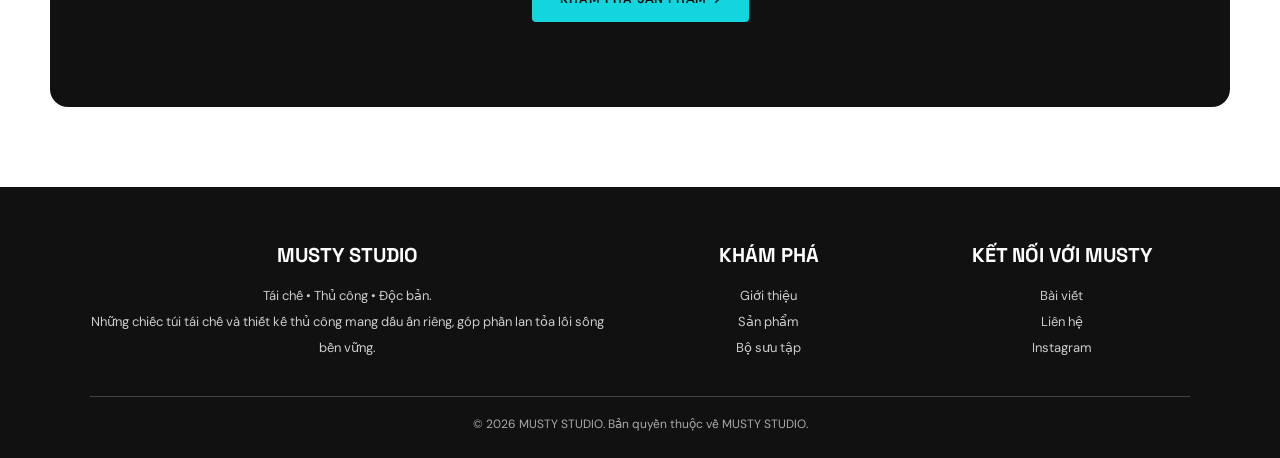
==== commit e825914f: "Update about.html" ====
--- a/about.html
+++ b/about.html
@@ -463,14 +463,15 @@
 
   <button class="menu-toggle" type="button" aria-label="Mở menu" aria-expanded="false">☰</button>
 
-  <nav aria-label="Điều hướng chính">
+  <nav aria-label="Điều hướng chính">  
    <a href="index.html">Trang chủ</a>
    <a href="about.html" aria-current="page">Giới thiệu</a>
+   <a href="collections.html">Bộ sưu tập</a>
    <a href="products.html">Sản phẩm</a>
    <a href="promotion.html">Khuyến mãi</a>
    <a href="blog.html">Bài viết</a>
    <a href="contact.html">Liên hệ</a>
-   <a href="collections.html">Bộ sưu tập</a>
+  
   </nav>
 
   <button class="action-button cart-open" type="button">
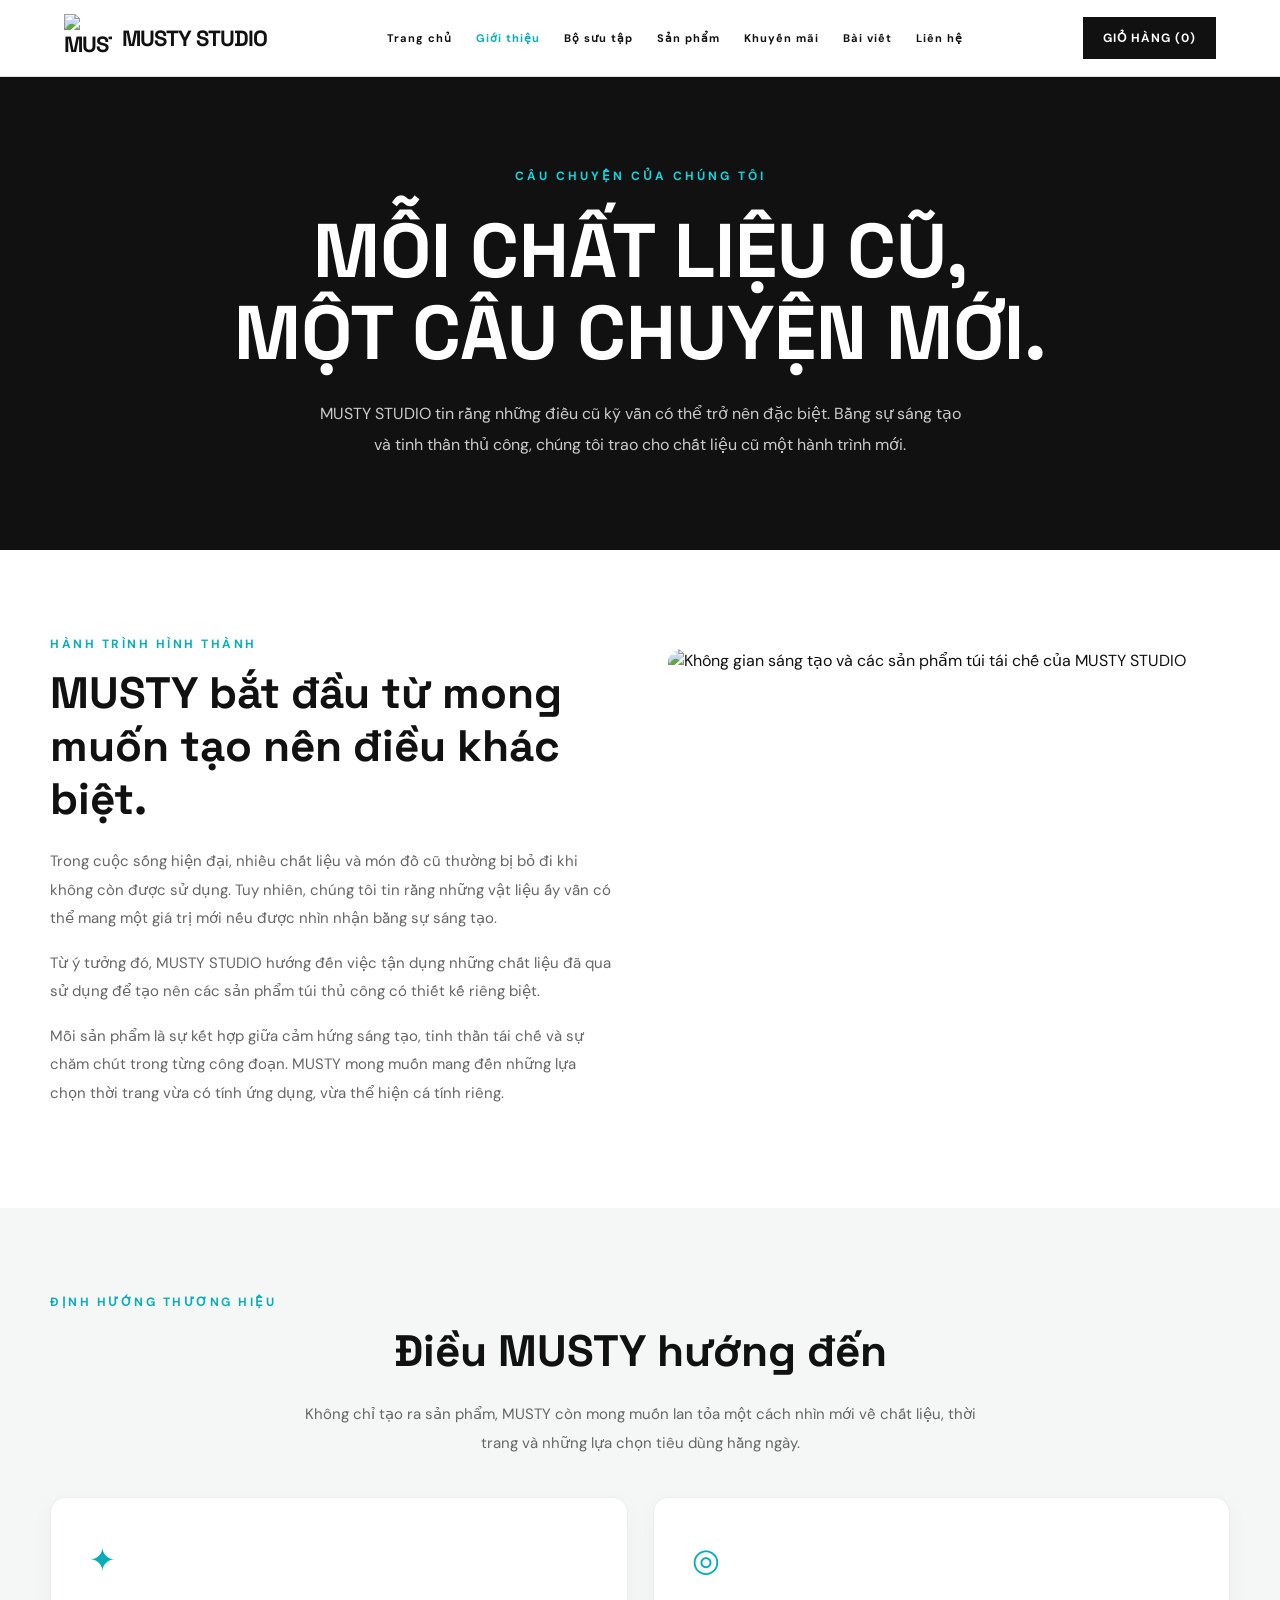
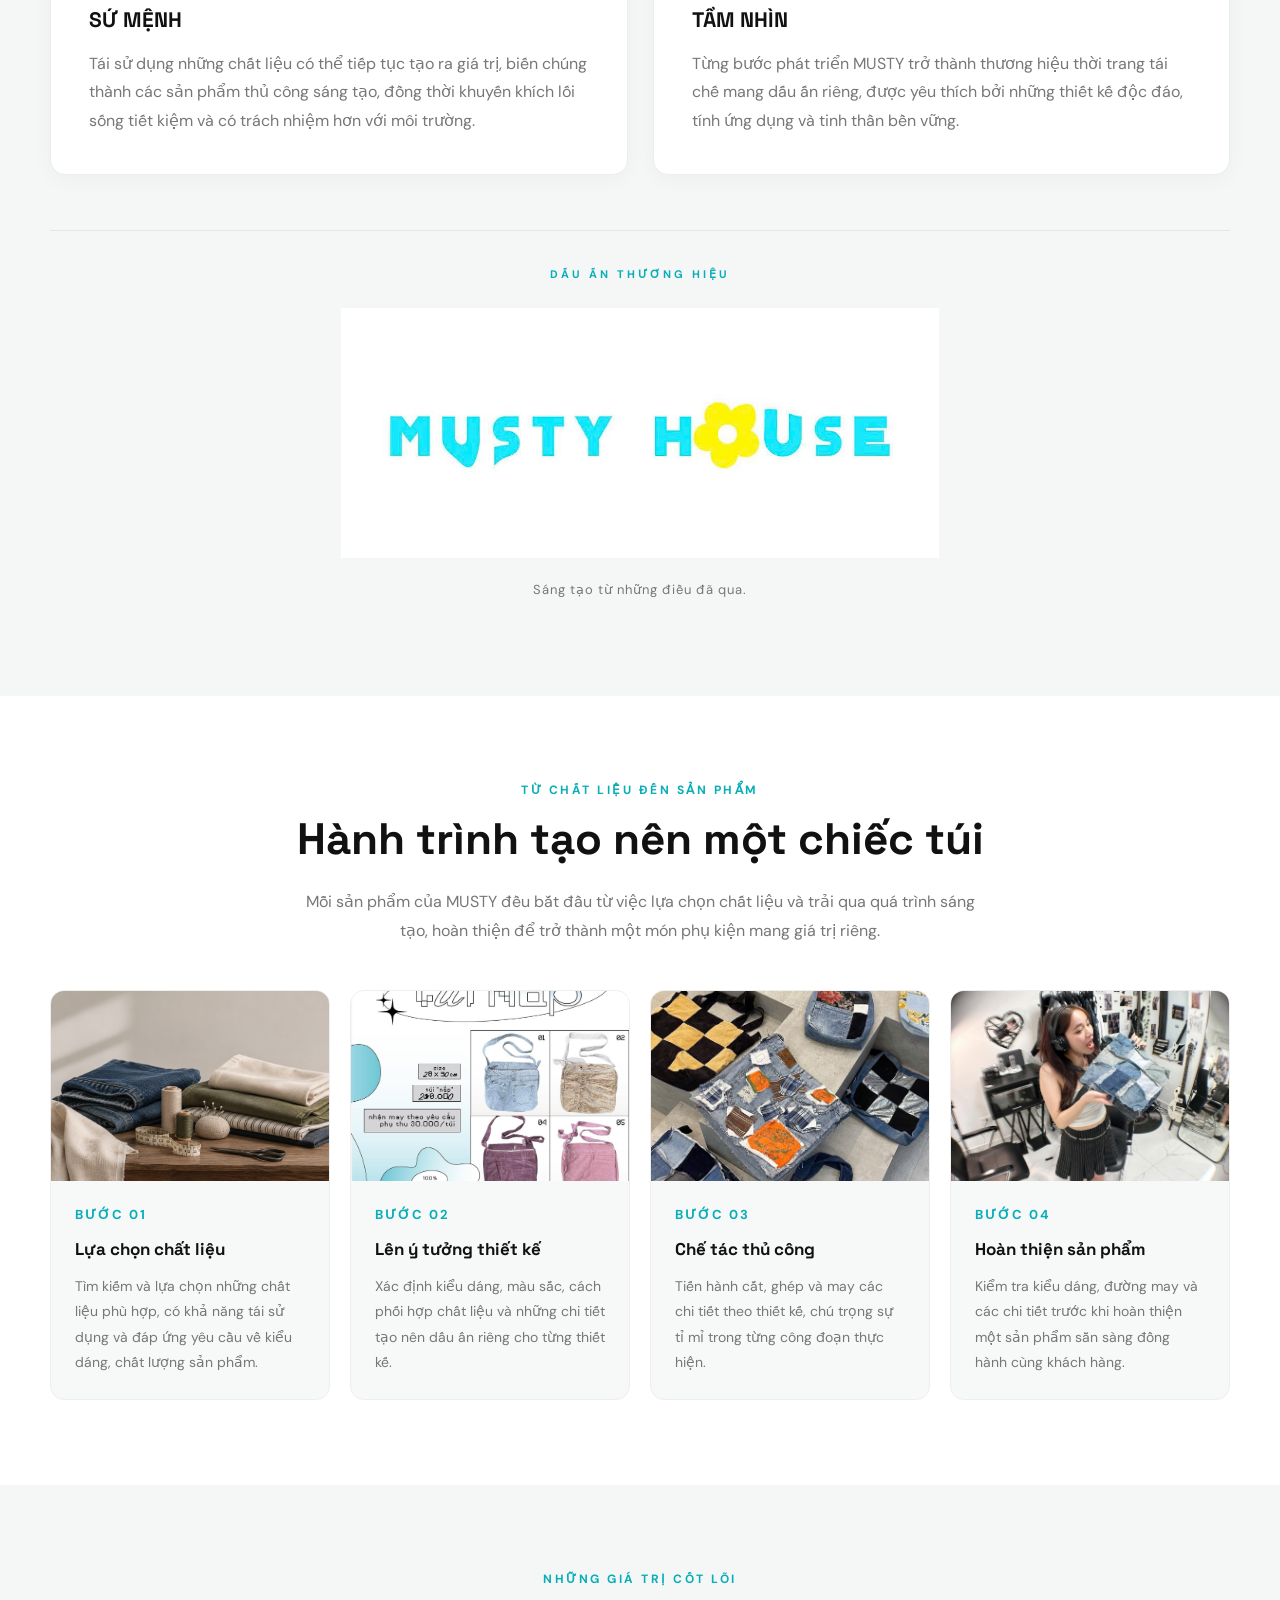
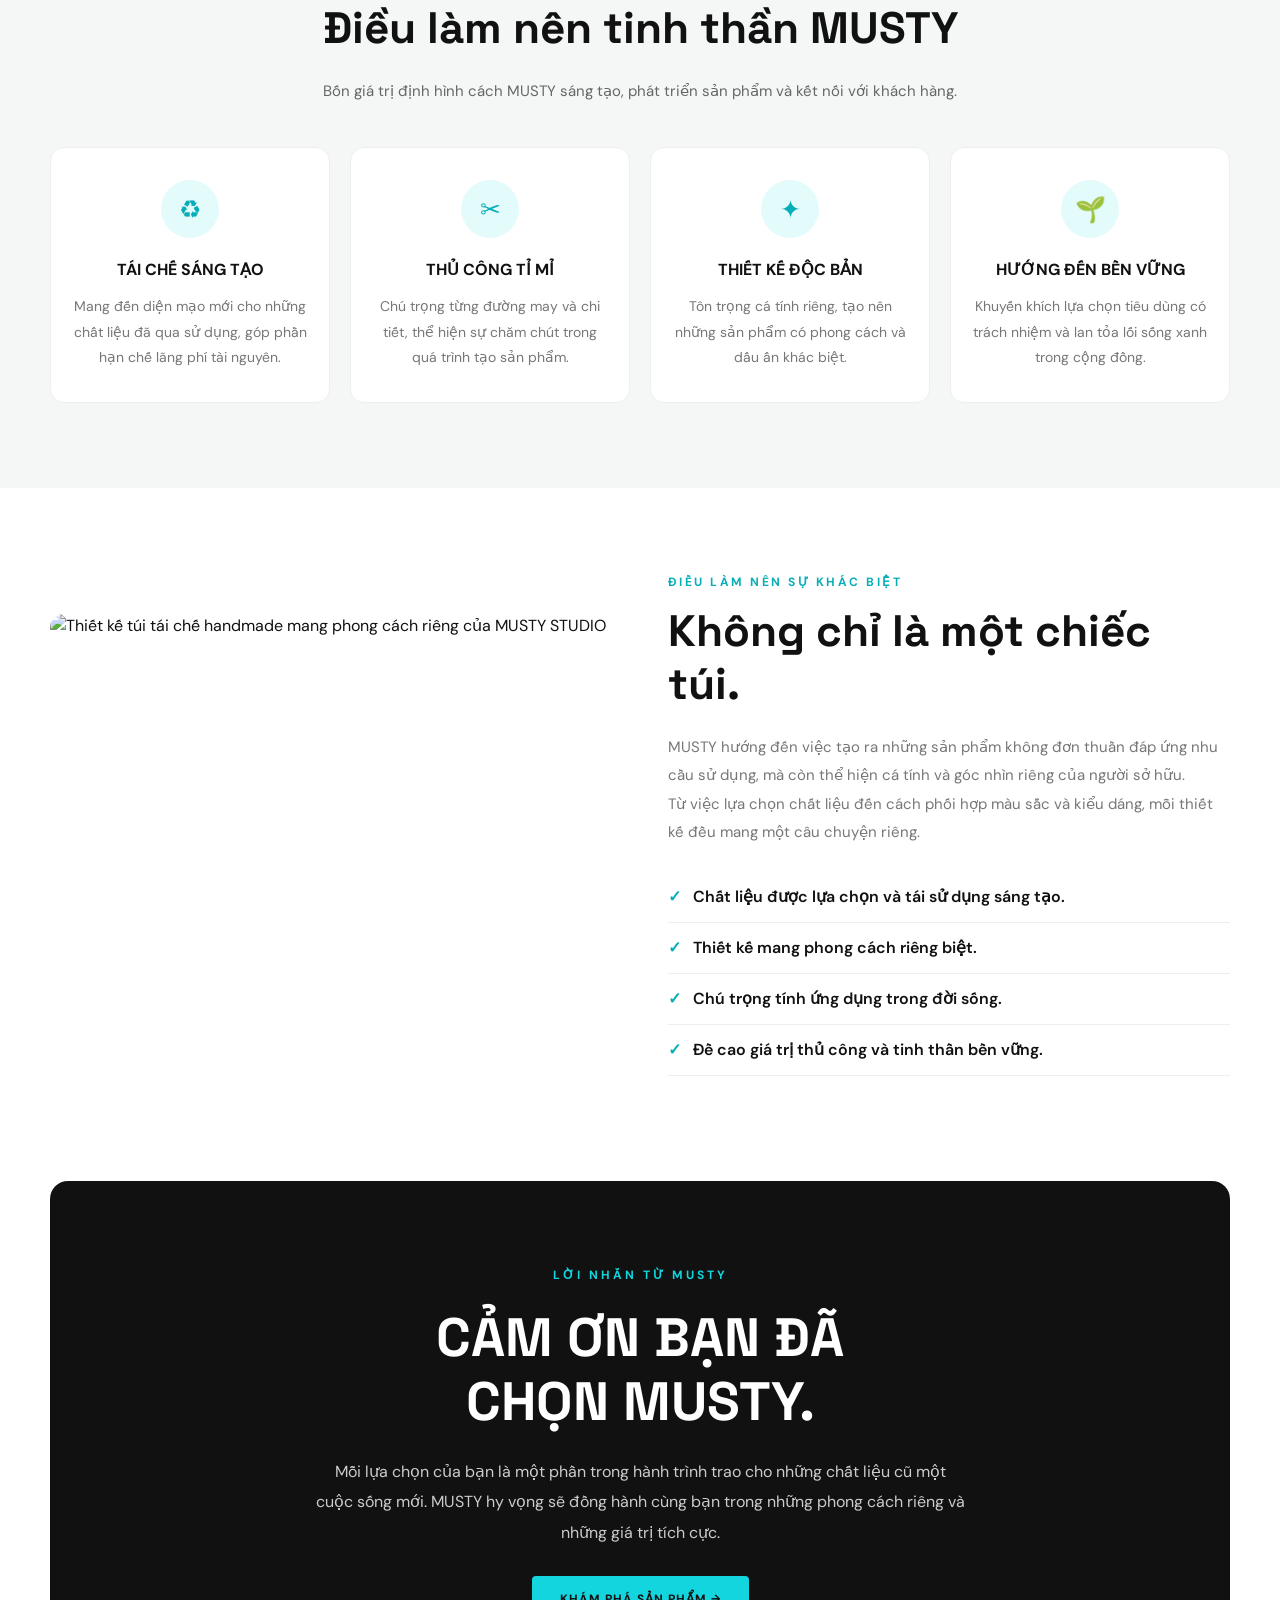
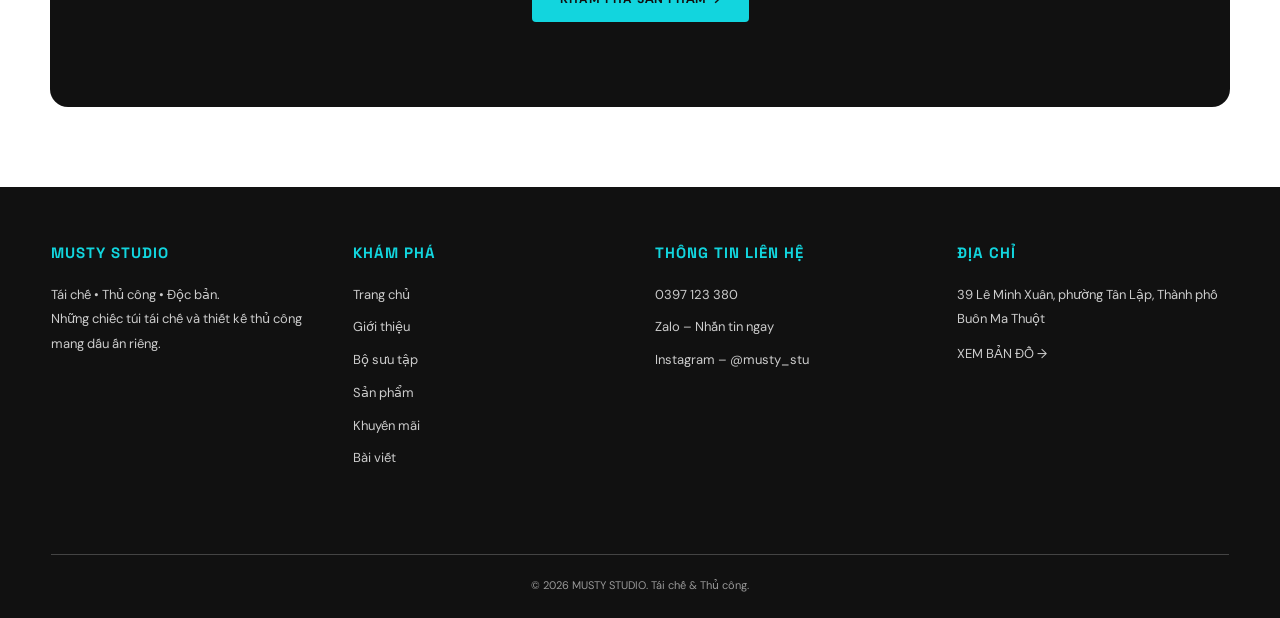
==== commit 4249a706: "Update about.html" ====
--- a/about.html
+++ b/about.html
@@ -909,62 +909,62 @@
 
 </main>
 
-
-<!-- CHÂN TRANG -->
+<!-- FOOTER MUSTY STUDIO -->
+
 <footer class="site-footer">
 
- <div class="footer-columns">
-
-  <div>
-
-   <h3>MUSTY STUDIO</h3>
-
-   <p>
-    Tái chế • Thủ công • Độc bản.<br>
-    Những chiếc túi tái chế và thiết kế thủ công
-    mang dấu ấn riêng, góp phần lan tỏa lối sống bền vững.
-   </p>
+  <div class="footer-columns">
+
+    <!-- THƯƠNG HIỆU -->
+    <div class="footer-brand">
+      <h3>MUSTY STUDIO</h3>
+      <p>
+        Tái chế • Thủ công • Độc bản.<br>
+        Những chiếc túi tái chế và thiết kế thủ công
+        mang dấu ấn riêng.
+      </p>
+    </div>
+
+    <!-- KHÁM PHÁ -->
+    <div class="footer-links">
+      <h3>KHÁM PHÁ</h3>
+      <a href="index.html">Trang chủ</a>
+      <a href="about.html">Giới thiệu</a>
+      <a href="collections.html">Bộ sưu tập</a>
+      <a href="products.html">Sản phẩm</a>
+      <a href="promotion.html">Khuyến mãi</a>
+      <a href="blog.html">Bài viết</a>
+    </div>
+
+    <!-- KẾT NỐI -->
+    <div class="footer-contact">
+      <h3>THÔNG TIN LIÊN HỆ</h3>
+      <a href="tel:+84397123380">0397 123 380</a>
+      <a href="https://zalo.me/0397123380"
+         target="_blank" rel="noopener">Zalo – Nhắn tin ngay</a>
+      <a href="https://www.instagram.com/musty_stu/"
+         target="_blank" rel="noopener">Instagram – @musty_stu</a>
+    </div>
+
+    <!-- ĐỊA CHỈ -->
+    <div class="footer-address">
+      <h3>ĐỊA CHỈ</h3>
+      <p>
+        39 Lê Minh Xuân, phường Tân Lập,
+        Thành phố Buôn Ma Thuột
+      </p>
+      <a href="https://www.google.com/maps/search/?api=1&query=39+Le+Minh+Xuan+Tan+Lap+Buon+Ma+Thuot"
+         target="_blank" rel="noopener">
+        XEM BẢN ĐỒ →
+      </a>
+    </div>
 
   </div>
 
-
-  <div>
-
-   <h3>KHÁM PHÁ</h3>
-
-   <a href="about.html">Giới thiệu</a>
-
-   <a href="products.html">Sản phẩm</a>
-
-   <a href="collections.html">Bộ sưu tập</a>
-
+  <div class="footer-bottom">
+    © <span class="current-year"></span>
+    MUSTY STUDIO. Tái chế & Thủ công.
   </div>
-
-
-  <div>
-
-   <h3>KẾT NỐI VỚI MUSTY</h3>
-
-   <a href="blog.html">Bài viết</a>
-
-   <a href="contact.html">Liên hệ</a>
-
-   <a href="https://www.instagram.com/musty_stu/"
-    target="_blank" rel="noopener">
-    Instagram
-   </a>
-
-  </div>
-
- </div>
-
-
- <div class="footer-bottom">
-
-  © <span class="current-year"></span>
-  MUSTY STUDIO. Bản quyền thuộc về MUSTY STUDIO.
-
- </div>
 
 </footer>
 
--- a/style.css
+++ b/style.css
@@ -1899,3 +1899,180 @@
         letter-spacing: 1.5px;
     }
 }
+
+/* =========================================
+   MUSTY STUDIO - FOOTER 4 CỘT ĐỒNG BỘ
+========================================= */
+
+.site-footer {
+    background: #111111 !important;
+    color: #ffffff;
+    padding: 55px 7% 25px;
+}
+
+.site-footer .footer-columns {
+    display: grid !important;
+    grid-template-columns: repeat(4, minmax(0, 1fr)) !important;
+    gap: 45px !important;
+    align-items: start !important;
+    text-align: left !important;
+    padding-bottom: 40px;
+}
+
+.site-footer .footer-columns > div {
+    min-width: 0;
+    width: 100%;
+    text-align: left !important;
+}
+
+.site-footer .footer-columns h3 {
+    color: #12d5de;
+    font-family: "Space Grotesk", sans-serif;
+    font-size: 15px;
+    font-weight: 700;
+    letter-spacing: 1px;
+    line-height: 1.5;
+    margin: 0 0 20px;
+    white-space: normal;
+}
+
+.site-footer .footer-columns p {
+    color: #cccccc;
+    font-size: 13px;
+    line-height: 1.9;
+    margin: 0;
+}
+
+.site-footer .footer-columns a {
+    display: block !important;
+    width: fit-content;
+    color: #cccccc;
+    font-size: 13px;
+    line-height: 1.9;
+    text-decoration: none;
+    margin: 0 0 9px;
+    transition: color .3s ease;
+}
+
+.site-footer .footer-columns a:hover {
+    color: #12d5de;
+}
+
+.site-footer .footer-bottom {
+    border-top: 1px solid #444444;
+    padding-top: 22px;
+    color: #999999;
+    font-size: 11px;
+    text-align: center;
+}
+
+/* TABLET */
+@media (max-width: 900px) {
+    .site-footer .footer-columns {
+        grid-template-columns: repeat(2, minmax(0, 1fr)) !important;
+        gap: 35px !important;
+    }
+}
+
+/* MOBILE */
+@media (max-width: 550px) {
+    .site-footer {
+        padding: 40px 7% 22px;
+    }
+
+    .site-footer .footer-columns {
+        grid-template-columns: 1fr !important;
+        gap: 28px !important;
+    }
+}
+
+/* =========================================
+   FOOTER MUSTY - 4 CỘT BẰNG NHAU
+========================================= */
+
+.site-footer {
+    background: #111111 !important;
+    color: #ffffff;
+    padding: 55px 4% 25px !important;
+}
+
+.site-footer .footer-columns {
+    display: grid !important;
+    grid-template-columns: repeat(4, minmax(0, 1fr)) !important;
+    gap: 30px !important;
+    align-items: start !important;
+    justify-content: stretch !important;
+    text-align: left !important;
+}
+
+.site-footer .footer-columns > div {
+    display: block !important;
+    width: 100% !important;
+    min-width: 0 !important;
+    margin: 0 !important;
+    text-align: left !important;
+}
+
+/* TIÊU ĐỀ */
+.site-footer .footer-columns h3 {
+    display: block !important;
+    width: 100% !important;
+    color: #12d5de !important;
+    font-family: "Space Grotesk", sans-serif;
+    font-size: 15px;
+    margin: 0 0 18px !important;
+    white-space: normal !important;
+}
+
+/* TẤT CẢ LIÊN KẾT XẾP DỌC */
+.site-footer .footer-columns > div:nth-child(2) {
+    display: block !important;
+}
+
+.site-footer .footer-columns > div:nth-child(2) a,
+.site-footer .footer-columns a {
+    display: block !important;
+    width: fit-content !important;
+    max-width: 100%;
+    color: #cccccc !important;
+    font-size: 13px;
+    line-height: 1.9 !important;
+    margin: 0 0 8px !important;
+    white-space: normal !important;
+    text-decoration: none;
+}
+
+.site-footer .footer-columns a:hover {
+    color: #12d5de !important;
+}
+
+.site-footer .footer-columns p {
+    color: #cccccc;
+    font-size: 13px;
+    line-height: 1.9;
+    margin: 0 0 10px;
+}
+
+.site-footer .footer-bottom {
+    border-top: 1px solid #444444;
+    margin-top: 35px;
+    padding-top: 22px;
+    text-align: center;
+    color: #999999;
+    font-size: 11px;
+}
+
+/* TABLET */
+@media (max-width: 900px) {
+    .site-footer .footer-columns {
+        grid-template-columns: repeat(2, minmax(0, 1fr)) !important;
+    }
+}
+
+/* ĐIỆN THOẠI */
+@media (max-width: 550px) {
+    .site-footer .footer-columns {
+        grid-template-columns: 1fr !important;
+        gap: 28px !important;
+    }
+}
